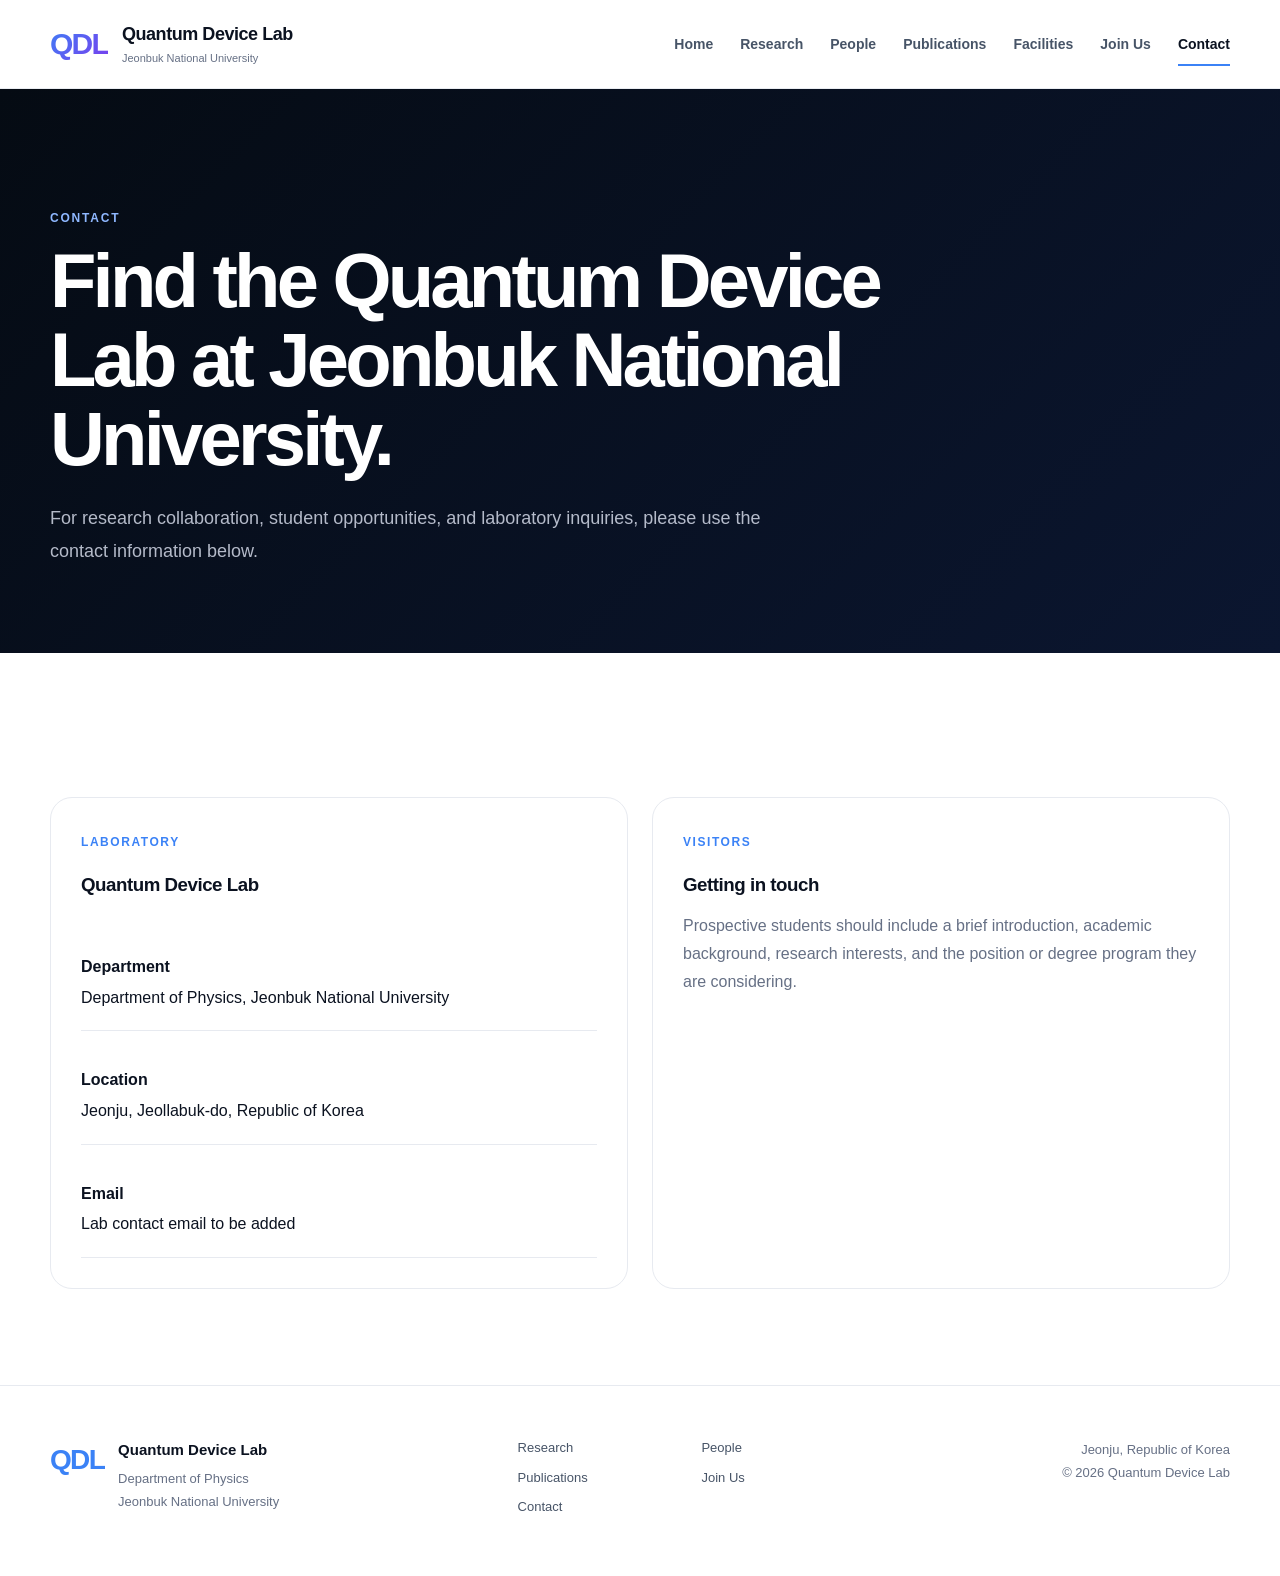
==== contact.html @ 195b45ea "Add contact page" ====
<!DOCTYPE html><html lang="en"><head><meta charset="UTF-8"><meta name="viewport" content="width=device-width,initial-scale=1"><title>Contact | Quantum Device Lab</title><link rel="stylesheet" href="style.css?v=5"><link rel="stylesheet" href="pages.css"></head><body><header class="site-header"><div class="container nav-wrap"><a class="brand" href="index.html"><span class="brand-mark">QDL</span><span class="brand-copy"><span class="brand-name">Quantum Device Lab</span><span class="brand-university">Jeonbuk National University</span></span></a><nav><a href="index.html">Home</a><a href="research.html">Research</a><a href="people.html">People</a><a href="publications.html">Publications</a><a href="facilities.html">Facilities</a><a href="join.html">Join Us</a><a class="active" href="contact.html">Contact</a></nav></div></header><main><section class="page-hero"><div class="container"><div class="section-label">Contact</div><h1>Find the Quantum Device Lab at Jeonbuk National University.</h1><p>For research collaboration, student opportunities, and laboratory inquiries, please use the contact information below.</p></div></section><section class="page-section"><div class="container"><div class="content-grid"><article class="content-card"><span class="tag">Laboratory</span><h3>Quantum Device Lab</h3><div class="info-list"><div class="info-row"><strong>Department</strong>Department of Physics, Jeonbuk National University</div><div class="info-row"><strong>Location</strong>Jeonju, Jeollabuk-do, Republic of Korea</div><div class="info-row"><strong>Email</strong>Lab contact email to be added</div></div></article><article class="content-card"><span class="tag">Visitors</span><h3>Getting in touch</h3><p>Prospective students should include a brief introduction, academic background, research interests, and the position or degree program they are considering.</p></article></div></div></section></main><footer><div class="container footer-grid"><div class="footer-brand"><div class="footer-mark">QDL</div><div><div class="footer-title">Quantum Device Lab</div><div class="footer-text">Department of Physics<br>Jeonbuk National University</div></div></div><div class="footer-links"><a href="research.html">Research</a><a href="people.html">People</a><a href="publications.html">Publications</a><a href="join.html">Join Us</a><a href="contact.html">Contact</a></div><div class="footer-right footer-text">Jeonju, Republic of Korea<br>© 2026 Quantum Device Lab</div></div></footer></body></html>
---- style.css ----
:root {
  --ink: #0b1220;
  --ink-2: #111827;
  --muted: #667085;
  --line: #e7eaf0;
  --soft: #f6f8fb;
  --accent: #3b82f6;
  --accent-2: #7c3aed;
  --navy: #07111f;
  --max-width: 1180px;
}

* {
  box-sizing: border-box;
  margin: 0;
  padding: 0;
}

html { scroll-behavior: smooth; }

body {
  font-family: -apple-system, BlinkMacSystemFont, "Segoe UI", Helvetica, Arial, sans-serif;
  color: var(--ink);
  background: #fff;
  line-height: 1.6;
  -webkit-font-smoothing: antialiased;
}

a { color: inherit; }

.container {
  width: calc(100% - 48px);
  max-width: var(--max-width);
  margin: 0 auto;
}

.site-header {
  position: sticky;
  top: 0;
  z-index: 50;
  border-bottom: 1px solid rgba(231,234,240,.9);
  background: rgba(255,255,255,.9);
  backdrop-filter: blur(18px);
}

.nav-wrap {
  min-height: 88px;
  display: flex;
  align-items: center;
  justify-content: space-between;
  gap: 30px;
}

.brand {
  display: flex;
  align-items: center;
  gap: 14px;
  text-decoration: none;
}

.brand-mark {
  font-size: 30px;
  font-weight: 800;
  letter-spacing: -0.06em;
  background: linear-gradient(135deg,var(--accent),var(--accent-2));
  -webkit-background-clip: text;
  background-clip: text;
  color: transparent;
}

.brand-copy { display: block; }
.brand-name {
  display: block;
  font-size: 18px;
  font-weight: 750;
  letter-spacing: -0.025em;
}
.brand-university {
  display: block;
  margin-top: 1px;
  color: var(--muted);
  font-size: 11px;
}

nav {
  display: flex;
  align-items: center;
  gap: 27px;
}

nav a {
  position: relative;
  text-decoration: none;
  color: #475467;
  font-size: 14px;
  font-weight: 550;
}

nav a::after {
  content: "";
  position: absolute;
  left: 0;
  bottom: -11px;
  width: 100%;
  height: 2px;
  transform: scaleX(0);
  transform-origin: left;
  background: var(--accent);
  transition: transform .22s ease;
}

nav a:hover,
nav a.active { color: var(--ink); }
nav a:hover::after,
nav a.active::after { transform: scaleX(1); }

.hero {
  position: relative;
  min-height: 720px;
  display: flex;
  flex-direction: column;
  justify-content: center;
  overflow: hidden;
  color: #fff;
  background:
    radial-gradient(circle at 72% 28%, rgba(59,130,246,.18), transparent 27%),
    radial-gradient(circle at 83% 56%, rgba(124,58,237,.12), transparent 24%),
    linear-gradient(135deg, #050b13 0%, #08111f 46%, #0b1630 100%);
}

.hero::before {
  content: "";
  position: absolute;
  inset: 0;
  background-image:
    linear-gradient(rgba(255,255,255,.028) 1px, transparent 1px),
    linear-gradient(90deg, rgba(255,255,255,.028) 1px, transparent 1px);
  background-size: 48px 48px;
  mask-image: linear-gradient(to bottom, #000 30%, transparent 92%);
}

.hero-grid {
  position: relative;
  z-index: 2;
  display: grid;
  grid-template-columns: 1.12fr .88fr;
  gap: 80px;
  align-items: center;
  padding: 110px 0 84px;
}

.hero-copy { max-width: 760px; }
.hero-kicker {
  margin-bottom: 22px;
  color: #8fb8ff;
  font-size: 12px;
  font-weight: 750;
  letter-spacing: .16em;
  text-transform: uppercase;
}

.hero h1 {
  max-width: 780px;
  font-size: clamp(48px, 6.4vw, 82px);
  line-height: 1.01;
  letter-spacing: -.055em;
  font-weight: 720;
}

.hero-description {
  max-width: 690px;
  margin-top: 30px;
  color: rgba(235,241,255,.78);
  font-size: 18px;
  line-height: 1.8;
}

.hero-actions {
  display: flex;
  flex-wrap: wrap;
  gap: 14px;
  margin-top: 38px;
}

.button {
  display: inline-flex;
  align-items: center;
  justify-content: center;
  min-height: 48px;
  padding: 0 20px;
  border-radius: 999px;
  font-size: 14px;
  font-weight: 650;
  text-decoration: none;
  transition: transform .2s ease, background .2s ease, border-color .2s ease;
}
.button:hover { transform: translateY(-2px); }
.button-primary { background: #fff; color: #08111f; }
.button-secondary {
  border: 1px solid rgba(255,255,255,.24);
  color: #fff;
  background: rgba(255,255,255,.04);
}

.device-visual {
  position: relative;
  height: 440px;
  border-radius: 32px;
  border: 1px solid rgba(255,255,255,.09);
  background:
    radial-gradient(circle at 50% 50%, rgba(77,136,255,.22), transparent 20%),
    linear-gradient(145deg, rgba(255,255,255,.045), rgba(255,255,255,.01));
  box-shadow: inset 0 1px 0 rgba(255,255,255,.06), 0 40px 90px rgba(0,0,0,.35);
  overflow: hidden;
}
.device-grid {
  position: absolute;
  inset: 0;
  background-image:
    linear-gradient(rgba(255,255,255,.035) 1px, transparent 1px),
    linear-gradient(90deg, rgba(255,255,255,.035) 1px, transparent 1px);
  background-size: 28px 28px;
}
.gate {
  position: absolute;
  background: linear-gradient(90deg, rgba(144,181,255,.25), rgba(255,255,255,.09));
  box-shadow: 0 0 24px rgba(59,130,246,.08);
}
.gate-top,.gate-bottom { width: 170px; height: 54px; left: calc(50% - 85px); }
.gate-left,.gate-right { width: 54px; height: 170px; top: calc(50% - 85px); }
.gate-top { top: 42px; }
.gate-bottom { bottom: 42px; }
.gate-left { left: 42px; }
.gate-right { right: 42px; }
.quantum-ring {
  position: absolute;
  border: 1px solid rgba(103,153,255,.62);
  border-radius: 50%;
  left: 50%; top: 50%;
  transform: translate(-50%,-50%);
}
.ring-one { width: 180px; height: 180px; }
.ring-two { width: 116px; height: 116px; border-color: rgba(166,122,255,.6); }
.quantum-dot {
  position: absolute;
  width: 18px; height: 18px;
  left: 50%; top: 50%;
  transform: translate(-50%,-50%);
  border-radius: 50%;
  background: #fff;
  box-shadow: 0 0 16px #78a7ff, 0 0 42px #6d5dfc, 0 0 82px rgba(59,130,246,.8);
}
.particle {
  position: absolute;
  width: 7px; height: 7px;
  border-radius: 50%;
  background: #8fb8ff;
  box-shadow: 0 0 18px currentColor;
}
.particle-a { left: 31%; top: 41%; }
.particle-b { right: 28%; top: 35%; color: #a67aff; }
.particle-c { right: 36%; bottom: 30%; }

.hero-foot {
  position: relative;
  z-index: 2;
  display: flex;
  align-items: center;
  gap: 18px;
  padding-bottom: 30px;
  color: rgba(255,255,255,.44);
  font-size: 12px;
}
.hero-foot-line { width: 38px; height: 1px; background: rgba(255,255,255,.18); }

.research { padding: 112px 0 124px; background: var(--soft); }
.section-intro {
  display: grid;
  grid-template-columns: 1fr 1fr;
  gap: 90px;
  align-items: end;
  margin-bottom: 62px;
}
.section-label {
  margin-bottom: 13px;
  color: var(--accent);
  font-size: 12px;
  font-weight: 750;
  letter-spacing: .15em;
  text-transform: uppercase;
}
.section-intro h2,
.lab-focus h2 {
  font-size: clamp(36px,4.2vw,58px);
  line-height: 1.08;
  letter-spacing: -.045em;
}
.section-intro > p {
  max-width: 540px;
  color: var(--muted);
  font-size: 17px;
  line-height: 1.8;
}

.research-grid {
  display: grid;
  grid-template-columns: repeat(2,1fr);
  gap: 22px;
}
.research-card {
  position: relative;
  min-height: 350px;
  padding: 28px 30px 30px;
  border: 1px solid var(--line);
  border-radius: 22px;
  background: #fff;
  overflow: hidden;
  transition: transform .25s ease, box-shadow .25s ease, border-color .25s ease;
}
.research-card:hover {
  transform: translateY(-5px);
  border-color: #cfd8eb;
  box-shadow: 0 20px 45px rgba(15,23,42,.08);
}
.card-topline {
  display: flex;
  justify-content: space-between;
  gap: 20px;
  color: #7b8494;
  font-size: 11px;
  font-weight: 650;
  letter-spacing: .1em;
  text-transform: uppercase;
}
.research-icon {
  position: relative;
  width: 88px;
  height: 88px;
  margin: 34px 0 24px;
}
.research-card h3 {
  margin-bottom: 11px;
  font-size: 25px;
  letter-spacing: -.025em;
}
.research-card p {
  max-width: 480px;
  color: var(--muted);
  font-size: 15px;
  line-height: 1.75;
}
.research-card > a {
  position: absolute;
  left: 30px;
  bottom: 28px;
  text-decoration: none;
  color: var(--ink);
  font-size: 13px;
  font-weight: 650;
}
.research-card > a span { color: var(--accent); }

.dots-icon i {
  position: absolute;
  width: 10px; height: 10px;
  border: 2px solid var(--accent);
  border-radius: 50%;
}
.dots-icon i:nth-child(1){left:8px;top:14px}.dots-icon i:nth-child(2){left:37px;top:8px}.dots-icon i:nth-child(3){left:62px;top:26px}.dots-icon i:nth-child(4){left:22px;top:49px}.dots-icon i:nth-child(5){left:54px;top:60px}
.correlation-icon::before,.correlation-icon::after,.correlation-icon i {
  content:"";position:absolute;width:12px;height:12px;border-radius:50%;background:var(--accent);box-shadow:0 0 0 7px rgba(59,130,246,.08)
}
.correlation-icon::before{left:8px;top:38px}.correlation-icon::after{right:8px;top:38px}.correlation-icon i:nth-child(1){left:38px;top:8px;background:var(--accent-2)}.correlation-icon i:nth-child(2){left:38px;bottom:8px}.correlation-icon i:nth-child(3){left:38px;top:38px;background:#fff;border:2px solid var(--accent)}
.correlation-icon { background: linear-gradient(30deg,transparent 49%,#d9e4f7 50%,transparent 51%),linear-gradient(-30deg,transparent 49%,#d9e4f7 50%,transparent 51%); }
.thermo-icon::before { content:"";position:absolute;left:36px;top:6px;width:16px;height:55px;border:3px solid var(--accent);border-radius:12px; }
.thermo-icon::after { content:"";position:absolute;left:29px;bottom:6px;width:30px;height:30px;border-radius:50%;border:3px solid var(--accent);background:#fff; }
.thermo-icon i { position:absolute;left:41px;top:28px;width:6px;height:43px;background:linear-gradient(var(--accent-2),var(--accent));border-radius:4px;z-index:2; }
.graphene-icon { background: radial-gradient(circle at 50% 50%, transparent 0 22px, #d8e2f3 23px 24px, transparent 25px); }
.graphene-icon i { position:absolute;width:10px;height:10px;border-radius:50%;background:var(--accent); }
.graphene-icon i:nth-child(1){left:39px;top:4px}.graphene-icon i:nth-child(2){right:10px;top:24px}.graphene-icon i:nth-child(3){right:10px;bottom:20px}.graphene-icon i:nth-child(4){left:39px;bottom:3px}.graphene-icon i:nth-child(5){left:8px;bottom:20px}.graphene-icon i:nth-child(6){left:8px;top:24px}

.lab-focus {
  padding: 106px 0;
  color: #fff;
  background: linear-gradient(135deg,#08111f,#0d1a33 60%,#101b39);
}
.focus-grid {
  display: grid;
  grid-template-columns: 1.05fr .95fr;
  gap: 90px;
  align-items: start;
}
.section-label-light { color:#8fb8ff; }
.focus-copy p {
  color: rgba(235,241,255,.72);
  font-size: 17px;
  line-height: 1.85;
}
.focus-links {
  display: flex;
  flex-direction: column;
  gap: 13px;
  margin-top: 31px;
}
.focus-links a {
  width: fit-content;
  text-decoration: none;
  color: #fff;
  font-size: 14px;
  font-weight: 650;
}
.focus-links a span { margin-left: 8px; color:#8fb8ff; }

footer { padding: 52px 0 58px; border-top:1px solid var(--line); }
.footer-grid {
  display:grid;
  grid-template-columns:1.2fr 1fr .9fr;
  gap:48px;
  align-items:start;
}
.footer-brand { display:flex; gap:14px; align-items:flex-start; }
.footer-mark { font-size:28px;font-weight:800;letter-spacing:-.06em;color:var(--accent); }
.footer-title { margin-bottom:5px;font-size:15px;font-weight:750; }
.footer-text { color:var(--muted);font-size:13px;line-height:1.8; }
.footer-links { display:grid;grid-template-columns:repeat(2,minmax(0,1fr));gap:9px 18px; }
.footer-links a { text-decoration:none;color:#475467;font-size:13px; }
.footer-links a:hover { color:var(--accent); }
.footer-right { text-align:right; }

@media (max-width: 980px) {
  .nav-wrap { align-items:flex-start; padding:18px 0; flex-direction:column; }
  nav { flex-wrap:wrap; gap:12px 20px; }
  nav a::after { bottom:-5px; }
  .hero-grid { grid-template-columns:1fr; gap:50px; padding-top:85px; }
  .device-visual { height:360px; max-width:680px; }
  .section-intro,.focus-grid { grid-template-columns:1fr; gap:28px; }
  .footer-grid { grid-template-columns:1fr 1fr; }
  .footer-right { text-align:left; }
}

@media (max-width: 720px) {
  .container { width:calc(100% - 34px); }
  .brand-mark { font-size:26px; }
  .brand-name { font-size:16px; }
  .hero { min-height:auto; }
  .hero-grid { padding:72px 0 56px; }
  .hero h1 { font-size:45px; }
  .hero-description { font-size:16px; }
  .device-visual { height:300px; border-radius:24px; }
  .gate-top,.gate-bottom { width:130px;height:44px;left:calc(50% - 65px); }
  .gate-left,.gate-right { width:44px;height:130px;top:calc(50% - 65px); }
  .research { padding:82px 0 90px; }
  .section-intro { margin-bottom:42px; }
  .research-grid { grid-template-columns:1fr; }
  .research-card { min-height:340px; }
  .lab-focus { padding:80px 0; }
  .footer-grid { grid-template-columns:1fr; }
  .footer-links { grid-template-columns:1fr 1fr; }
}
---- pages.css ----
.page-hero{padding:120px 0 86px;background:linear-gradient(135deg,#050b13,#0b1630);color:#fff}.page-hero .section-label{color:#8fb8ff}.page-hero h1{max-width:900px;font-size:clamp(46px,6vw,76px);line-height:1.04;letter-spacing:-.05em}.page-hero p{max-width:760px;margin-top:24px;color:rgba(235,241,255,.76);font-size:18px;line-height:1.8}.page-section{padding:96px 0}.page-section.soft{background:var(--soft)}.page-title{font-size:clamp(32px,4vw,50px);letter-spacing:-.04em;line-height:1.1;margin-bottom:18px}.page-lead{max-width:760px;color:var(--muted);font-size:17px;line-height:1.8}.content-grid{display:grid;grid-template-columns:repeat(2,1fr);gap:24px;margin-top:48px}.content-card{padding:30px;border:1px solid var(--line);border-radius:22px;background:#fff}.content-card h2,.content-card h3{margin-bottom:12px;letter-spacing:-.025em}.content-card p{color:var(--muted);line-height:1.75}.tag{display:inline-block;margin-bottom:18px;color:var(--accent);font-size:12px;font-weight:750;letter-spacing:.13em;text-transform:uppercase}.people-grid{display:grid;grid-template-columns:repeat(3,1fr);gap:24px;margin-top:48px}.person-card{padding:26px;border:1px solid var(--line);border-radius:22px;background:#fff}.person-photo{aspect-ratio:4/3;border-radius:16px;background:linear-gradient(135deg,#e9eef8,#f8f9fc);margin-bottom:22px}.person-card h3{font-size:22px;margin-bottom:4px}.person-role{color:var(--accent);font-size:13px;font-weight:650;margin-bottom:12px}.person-card p{color:var(--muted)}.publication-list{margin-top:42px;border-top:1px solid var(--line)}.publication-item{display:grid;grid-template-columns:90px 1fr;gap:28px;padding:28px 0;border-bottom:1px solid var(--line)}.publication-year{color:var(--accent);font-size:14px;font-weight:750}.publication-item h3{font-size:20px;line-height:1.4;margin-bottom:8px}.publication-meta{color:var(--muted);line-height:1.7}.info-list{display:grid;gap:16px;margin-top:34px}.info-row{padding:20px 0;border-bottom:1px solid var(--line)}.info-row strong{display:block;margin-bottom:5px}.cta-box{padding:48px;border-radius:26px;color:#fff;background:linear-gradient(135deg,#08111f,#142246)}.cta-box h2{font-size:clamp(32px,4vw,48px);letter-spacing:-.04em}.cta-box p{max-width:720px;margin:18px 0 26px;color:rgba(255,255,255,.74)}@media(max-width:900px){.content-grid,.people-grid{grid-template-columns:1fr}.publication-item{grid-template-columns:1fr;gap:8px}.page-hero{padding:90px 0 70px}}
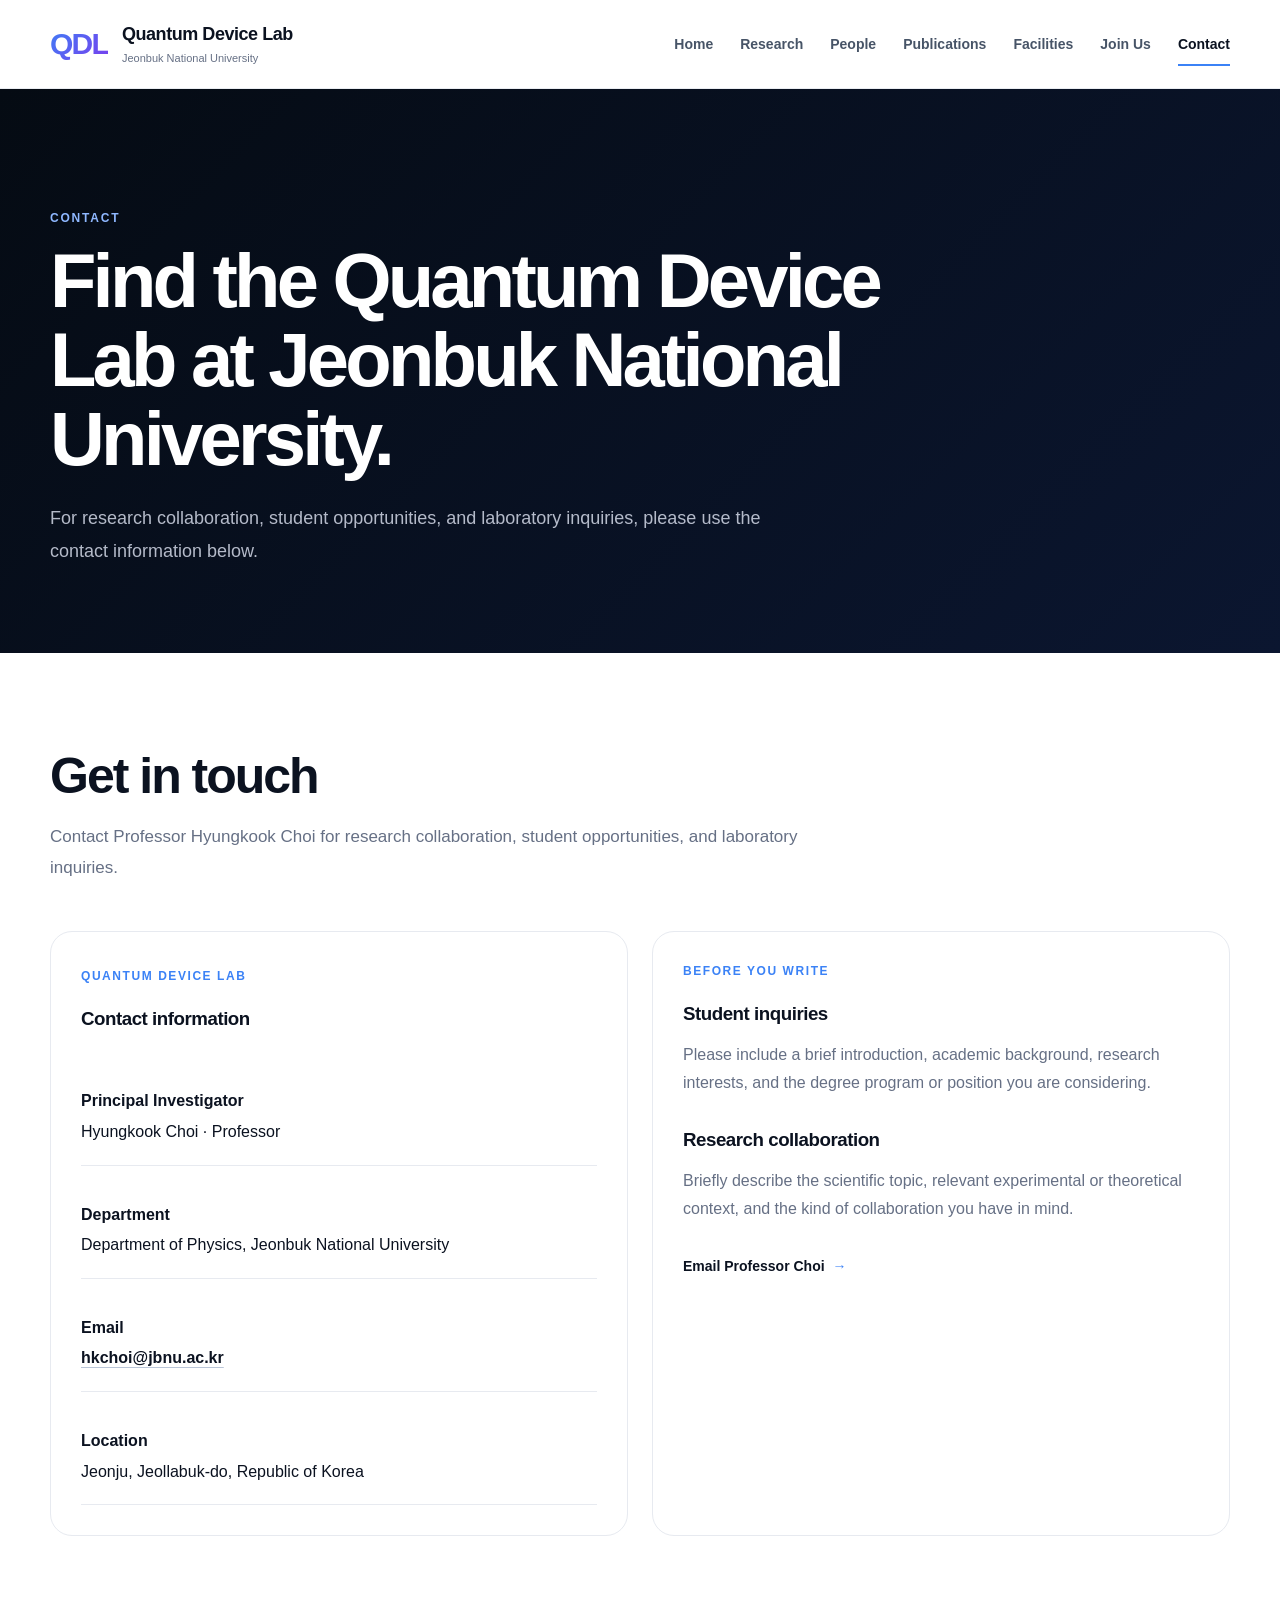
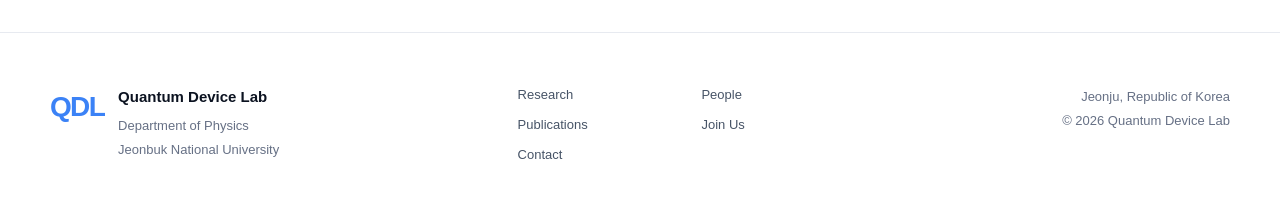
==== commit 31bb9e76: "Complete contact and join pages" ====
--- a/contact.html
+++ b/contact.html
@@ -1 +1 @@
-<!DOCTYPE html><html lang="en"><head><meta charset="UTF-8"><meta name="viewport" content="width=device-width,initial-scale=1"><title>Contact | Quantum Device Lab</title><link rel="stylesheet" href="style.css?v=5"><link rel="stylesheet" href="pages.css"></head><body><header class="site-header"><div class="container nav-wrap"><a class="brand" href="index.html"><span class="brand-mark">QDL</span><span class="brand-copy"><span class="brand-name">Quantum Device Lab</span><span class="brand-university">Jeonbuk National University</span></span></a><nav><a href="index.html">Home</a><a href="research.html">Research</a><a href="people.html">People</a><a href="publications.html">Publications</a><a href="facilities.html">Facilities</a><a href="join.html">Join Us</a><a class="active" href="contact.html">Contact</a></nav></div></header><main><section class="page-hero"><div class="container"><div class="section-label">Contact</div><h1>Find the Quantum Device Lab at Jeonbuk National University.</h1><p>For research collaboration, student opportunities, and laboratory inquiries, please use the contact information below.</p></div></section><section class="page-section"><div class="container"><div class="content-grid"><article class="content-card"><span class="tag">Laboratory</span><h3>Quantum Device Lab</h3><div class="info-list"><div class="info-row"><strong>Department</strong>Department of Physics, Jeonbuk National University</div><div class="info-row"><strong>Location</strong>Jeonju, Jeollabuk-do, Republic of Korea</div><div class="info-row"><strong>Email</strong>Lab contact email to be added</div></div></article><article class="content-card"><span class="tag">Visitors</span><h3>Getting in touch</h3><p>Prospective students should include a brief introduction, academic background, research interests, and the position or degree program they are considering.</p></article></div></div></section></main><footer><div class="container footer-grid"><div class="footer-brand"><div class="footer-mark">QDL</div><div><div class="footer-title">Quantum Device Lab</div><div class="footer-text">Department of Physics<br>Jeonbuk National University</div></div></div><div class="footer-links"><a href="research.html">Research</a><a href="people.html">People</a><a href="publications.html">Publications</a><a href="join.html">Join Us</a><a href="contact.html">Contact</a></div><div class="footer-right footer-text">Jeonju, Republic of Korea<br>© 2026 Quantum Device Lab</div></div></footer></body></html>+<!DOCTYPE html><html lang="en"><head><meta charset="UTF-8"><meta name="viewport" content="width=device-width,initial-scale=1"><title>Contact | Quantum Device Lab</title><link rel="stylesheet" href="style.css?v=5"><link rel="stylesheet" href="pages.css?v=6"></head><body><header class="site-header"><div class="container nav-wrap"><a class="brand" href="index.html"><span class="brand-mark">QDL</span><span class="brand-copy"><span class="brand-name">Quantum Device Lab</span><span class="brand-university">Jeonbuk National University</span></span></a><nav><a href="index.html">Home</a><a href="research.html">Research</a><a href="people.html">People</a><a href="publications.html">Publications</a><a href="facilities.html">Facilities</a><a href="join.html">Join Us</a><a class="active" href="contact.html">Contact</a></nav></div></header><main><section class="page-hero"><div class="container"><div class="section-label">Contact</div><h1>Find the Quantum Device Lab at Jeonbuk National University.</h1><p>For research collaboration, student opportunities, and laboratory inquiries, please use the contact information below.</p></div></section><section class="page-section"><div class="container"><h2 class="page-title">Get in touch</h2><p class="page-lead">Contact Professor Hyungkook Choi for research collaboration, student opportunities, and laboratory inquiries.</p><div class="content-grid contact-grid"><article class="content-card"><span class="tag">Quantum Device Lab</span><h3>Contact information</h3><div class="info-list"><div class="info-row"><strong>Principal Investigator</strong>Hyungkook Choi · Professor</div><div class="info-row"><strong>Department</strong>Department of Physics, Jeonbuk National University</div><div class="info-row"><strong>Email</strong><a class="contact-link" href="mailto:hkchoi@jbnu.ac.kr">hkchoi@jbnu.ac.kr</a></div><div class="info-row"><strong>Location</strong>Jeonju, Jeollabuk-do, Republic of Korea</div></div></article><article class="content-card contact-guide"><span class="tag">Before you write</span><h3>Student inquiries</h3><p>Please include a brief introduction, academic background, research interests, and the degree program or position you are considering.</p><h3>Research collaboration</h3><p>Briefly describe the scientific topic, relevant experimental or theoretical context, and the kind of collaboration you have in mind.</p><a class="contact-cta" href="mailto:hkchoi@jbnu.ac.kr">Email Professor Choi <span>→</span></a></article></div></div></section></main><footer><div class="container footer-grid"><div class="footer-brand"><div class="footer-mark">QDL</div><div><div class="footer-title">Quantum Device Lab</div><div class="footer-text">Department of Physics<br>Jeonbuk National University</div></div></div><div class="footer-links"><a href="research.html">Research</a><a href="people.html">People</a><a href="publications.html">Publications</a><a href="join.html">Join Us</a><a href="contact.html">Contact</a></div><div class="footer-right footer-text">Jeonju, Republic of Korea<br>© 2026 Quantum Device Lab</div></div></footer></body></html>
--- a/pages.css
+++ b/pages.css
@@ -1 +1,10 @@
-.page-hero{padding:120px 0 86px;background:linear-gradient(135deg,#050b13,#0b1630);color:#fff}.page-hero .section-label{color:#8fb8ff}.page-hero h1{max-width:900px;font-size:clamp(46px,6vw,76px);line-height:1.04;letter-spacing:-.05em}.page-hero p{max-width:760px;margin-top:24px;color:rgba(235,241,255,.76);font-size:18px;line-height:1.8}.page-section{padding:96px 0}.page-section.soft{background:var(--soft)}.page-title{font-size:clamp(32px,4vw,50px);letter-spacing:-.04em;line-height:1.1;margin-bottom:18px}.page-lead{max-width:760px;color:var(--muted);font-size:17px;line-height:1.8}.content-grid{display:grid;grid-template-columns:repeat(2,1fr);gap:24px;margin-top:48px}.content-card{padding:30px;border:1px solid var(--line);border-radius:22px;background:#fff}.content-card h2,.content-card h3{margin-bottom:12px;letter-spacing:-.025em}.content-card p{color:var(--muted);line-height:1.75}.tag{display:inline-block;margin-bottom:18px;color:var(--accent);font-size:12px;font-weight:750;letter-spacing:.13em;text-transform:uppercase}.people-grid{display:grid;grid-template-columns:repeat(3,1fr);gap:24px;margin-top:48px}.person-card{padding:26px;border:1px solid var(--line);border-radius:22px;background:#fff}.person-photo{aspect-ratio:4/3;border-radius:16px;background:linear-gradient(135deg,#e9eef8,#f8f9fc);margin-bottom:22px}.person-card h3{font-size:22px;margin-bottom:4px}.person-role{color:var(--accent);font-size:13px;font-weight:650;margin-bottom:12px}.person-card p{color:var(--muted)}.publication-list{margin-top:42px;border-top:1px solid var(--line)}.publication-item{display:grid;grid-template-columns:90px 1fr;gap:28px;padding:28px 0;border-bottom:1px solid var(--line)}.publication-year{color:var(--accent);font-size:14px;font-weight:750}.publication-item h3{font-size:20px;line-height:1.4;margin-bottom:8px}.publication-meta{color:var(--muted);line-height:1.7}.info-list{display:grid;gap:16px;margin-top:34px}.info-row{padding:20px 0;border-bottom:1px solid var(--line)}.info-row strong{display:block;margin-bottom:5px}.cta-box{padding:48px;border-radius:26px;color:#fff;background:linear-gradient(135deg,#08111f,#142246)}.cta-box h2{font-size:clamp(32px,4vw,48px);letter-spacing:-.04em}.cta-box p{max-width:720px;margin:18px 0 26px;color:rgba(255,255,255,.74)}@media(max-width:900px){.content-grid,.people-grid{grid-template-columns:1fr}.publication-item{grid-template-columns:1fr;gap:8px}.page-hero{padding:90px 0 70px}}+.page-hero{padding:120px 0 86px;background:linear-gradient(135deg,#050b13,#0b1630);color:#fff}.page-hero .section-label{color:#8fb8ff}.page-hero h1{max-width:900px;font-size:clamp(46px,6vw,76px);line-height:1.04;letter-spacing:-.05em}.page-hero p{max-width:760px;margin-top:24px;color:rgba(235,241,255,.76);font-size:18px;line-height:1.8}.page-section{padding:96px 0}.page-section.soft{background:var(--soft)}.page-title{font-size:clamp(32px,4vw,50px);letter-spacing:-.04em;line-height:1.1;margin-bottom:18px}.page-lead{max-width:760px;color:var(--muted);font-size:17px;line-height:1.8}.content-grid{display:grid;grid-template-columns:repeat(2,1fr);gap:24px;margin-top:48px}.content-card{padding:30px;border:1px solid var(--line);border-radius:22px;background:#fff}.content-card h2,.content-card h3{margin-bottom:12px;letter-spacing:-.025em}.content-card p{color:var(--muted);line-height:1.75}.tag{display:inline-block;margin-bottom:18px;color:var(--accent);font-size:12px;font-weight:750;letter-spacing:.13em;text-transform:uppercase}.member-group{margin-top:72px}.member-group-heading{display:flex;align-items:baseline;gap:18px;padding-bottom:15px;margin-bottom:28px;border-bottom:1px solid var(--line)}.member-group-heading h2{font-size:27px;letter-spacing:-.03em}.member-group-index{color:var(--accent);font-size:12px;font-weight:800;letter-spacing:.12em}.people-grid{display:grid;grid-template-columns:repeat(3,1fr);gap:24px}.people-grid-single{grid-template-columns:minmax(0,420px)}.person-card{padding:26px;border:1px solid var(--line);border-radius:22px;background:#fff;transition:transform .22s ease,box-shadow .22s ease,border-color .22s ease}.person-card:hover{transform:translateY(-4px);border-color:#cfd8eb;box-shadow:0 18px 38px rgba(15,23,42,.07)}.person-card-featured{padding:30px}.person-photo{position:relative;display:flex;align-items:center;justify-content:center;aspect-ratio:4/5;border-radius:16px;background:linear-gradient(135deg,#e8eef9,#f9fafc);margin-bottom:22px;overflow:hidden}.person-photo::before{content:"";position:absolute;width:120px;height:120px;border-radius:50%;background:radial-gradient(circle,rgba(59,130,246,.12),transparent 66%)}.person-photo img{position:relative;z-index:2;width:100%;height:100%;display:block;object-fit:cover;object-position:center top}.person-photo span{position:relative;z-index:1;color:#8492a8;font-size:12px;font-weight:800;letter-spacing:.16em;text-transform:uppercase}.person-card h3{font-size:22px;margin-bottom:4px;letter-spacing:-.02em}.person-role{color:var(--accent);font-size:13px;font-weight:650;margin-bottom:12px}.person-card p{color:var(--muted);line-height:1.7}.alumni-list{display:grid;gap:0;border-top:1px solid var(--line)}.alumni-row{display:grid;grid-template-columns:minmax(180px,.7fr) 1.3fr;gap:28px;align-items:center;padding:22px 4px;border-bottom:1px solid var(--line)}.alumni-row h3{font-size:18px;letter-spacing:-.02em}.alumni-affiliation{color:#475467;font-size:14px}.alumni-affiliation span{display:block;margin-bottom:3px;color:#98a2b3;font-size:10px;font-weight:750;letter-spacing:.1em;text-transform:uppercase}/* Publications */
+.publication-list{margin-top:58px;border-top:0;display:grid;gap:14px}.publication-item{position:relative;display:grid;grid-template-columns:112px 1fr;gap:30px;padding:25px 28px;border:1px solid var(--line);border-radius:18px;background:#fff;transition:transform .2s ease,border-color .2s ease,box-shadow .2s ease}.publication-item:hover{transform:translateY(-2px);border-color:#d0d9e8;box-shadow:0 12px 28px rgba(15,23,42,.055)}.publication-year{padding-top:3px;color:#7c8ba1;font-size:12px;font-weight:750;letter-spacing:.03em}.publication-item h3{font-size:19px;line-height:1.45;margin-bottom:9px;letter-spacing:-.015em}.publication-meta{color:var(--muted);font-size:14px;line-height:1.75}.publication-meta strong{color:#344054;font-weight:680}
+
+.publication-item:nth-child(1),.publication-item:nth-child(10),.publication-item:nth-child(11),.publication-item:nth-child(13),.publication-item:nth-child(14),.publication-item:nth-child(15),.publication-item:nth-child(21),.publication-item:nth-child(24),.publication-item:nth-child(26),.publication-item:nth-child(27),.publication-item:nth-child(29),.publication-item:nth-child(30),.publication-item:nth-child(32),.publication-item:nth-child(33),.publication-item:nth-child(34),.publication-item:nth-child(35),.publication-item:nth-child(37),.publication-item:nth-child(38),.publication-item:nth-child(45),.publication-item:nth-child(49){margin-top:74px}
+.publication-item:nth-child(1){margin-top:36px}
+
+.publication-item:nth-child(1)::before,.publication-item:nth-child(10)::before,.publication-item:nth-child(11)::before,.publication-item:nth-child(13)::before,.publication-item:nth-child(14)::before,.publication-item:nth-child(15)::before,.publication-item:nth-child(21)::before,.publication-item:nth-child(24)::before,.publication-item:nth-child(26)::before,.publication-item:nth-child(27)::before,.publication-item:nth-child(29)::before,.publication-item:nth-child(30)::before,.publication-item:nth-child(32)::before,.publication-item:nth-child(33)::before,.publication-item:nth-child(34)::before,.publication-item:nth-child(35)::before,.publication-item:nth-child(37)::before,.publication-item:nth-child(38)::before,.publication-item:nth-child(45)::before,.publication-item:nth-child(49)::before{position:absolute;left:0;top:-56px;color:var(--ink);font-size:32px;font-weight:760;letter-spacing:-.045em;line-height:1}
+.publication-item:nth-child(1)::before{content:"2025"}.publication-item:nth-child(10)::before{content:"2024"}.publication-item:nth-child(11)::before{content:"2023"}.publication-item:nth-child(13)::before{content:"2022"}.publication-item:nth-child(14)::before{content:"2021"}.publication-item:nth-child(15)::before{content:"2020"}.publication-item:nth-child(21)::before{content:"2019"}.publication-item:nth-child(24)::before{content:"2018"}.publication-item:nth-child(26)::before{content:"2017"}.publication-item:nth-child(27)::before{content:"2016"}.publication-item:nth-child(29)::before{content:"2015"}.publication-item:nth-child(30)::before{content:"2014"}.publication-item:nth-child(32)::before{content:"2013"}.publication-item:nth-child(33)::before{content:"2012"}.publication-item:nth-child(34)::before{content:"2011"}.publication-item:nth-child(35)::before{content:"2009"}.publication-item:nth-child(37)::before{content:"2008"}.publication-item:nth-child(38)::before{content:"2007"}.publication-item:nth-child(45)::before{content:"2006"}.publication-item:nth-child(49)::before{content:"2005"}
+
+.info-list{display:grid;gap:16px;margin-top:34px}.info-row{padding:20px 0;border-bottom:1px solid var(--line)}.info-row strong{display:block;margin-bottom:5px}.cta-box{padding:48px;border-radius:26px;color:#fff;background:linear-gradient(135deg,#08111f,#142246)}.cta-box h2{font-size:clamp(32px,4vw,48px);letter-spacing:-.04em}.cta-box p{max-width:720px;margin:18px 0 26px;color:rgba(255,255,255,.74)}.contact-grid{align-items:start}.contact-link{color:var(--ink);font-weight:650;text-decoration-color:#b9c5d8;text-underline-offset:4px}.contact-link:hover{color:var(--accent)}.contact-guide{display:flex;flex-direction:column;min-height:100%}.contact-guide h3:not(:first-of-type){margin-top:28px}.contact-cta{display:inline-flex;align-items:center;gap:8px;width:fit-content;margin-top:32px;color:var(--ink);font-size:14px;font-weight:700;text-decoration:none}.contact-cta span{color:var(--accent)}.contact-cta:hover{color:var(--accent)}@media(max-width:900px){.content-grid,.people-grid,.people-grid-single{grid-template-columns:1fr}.publication-item{grid-template-columns:1fr;gap:8px}.alumni-row{grid-template-columns:1fr;gap:6px}.page-hero{padding:90px 0 70px}.member-group{margin-top:56px}}
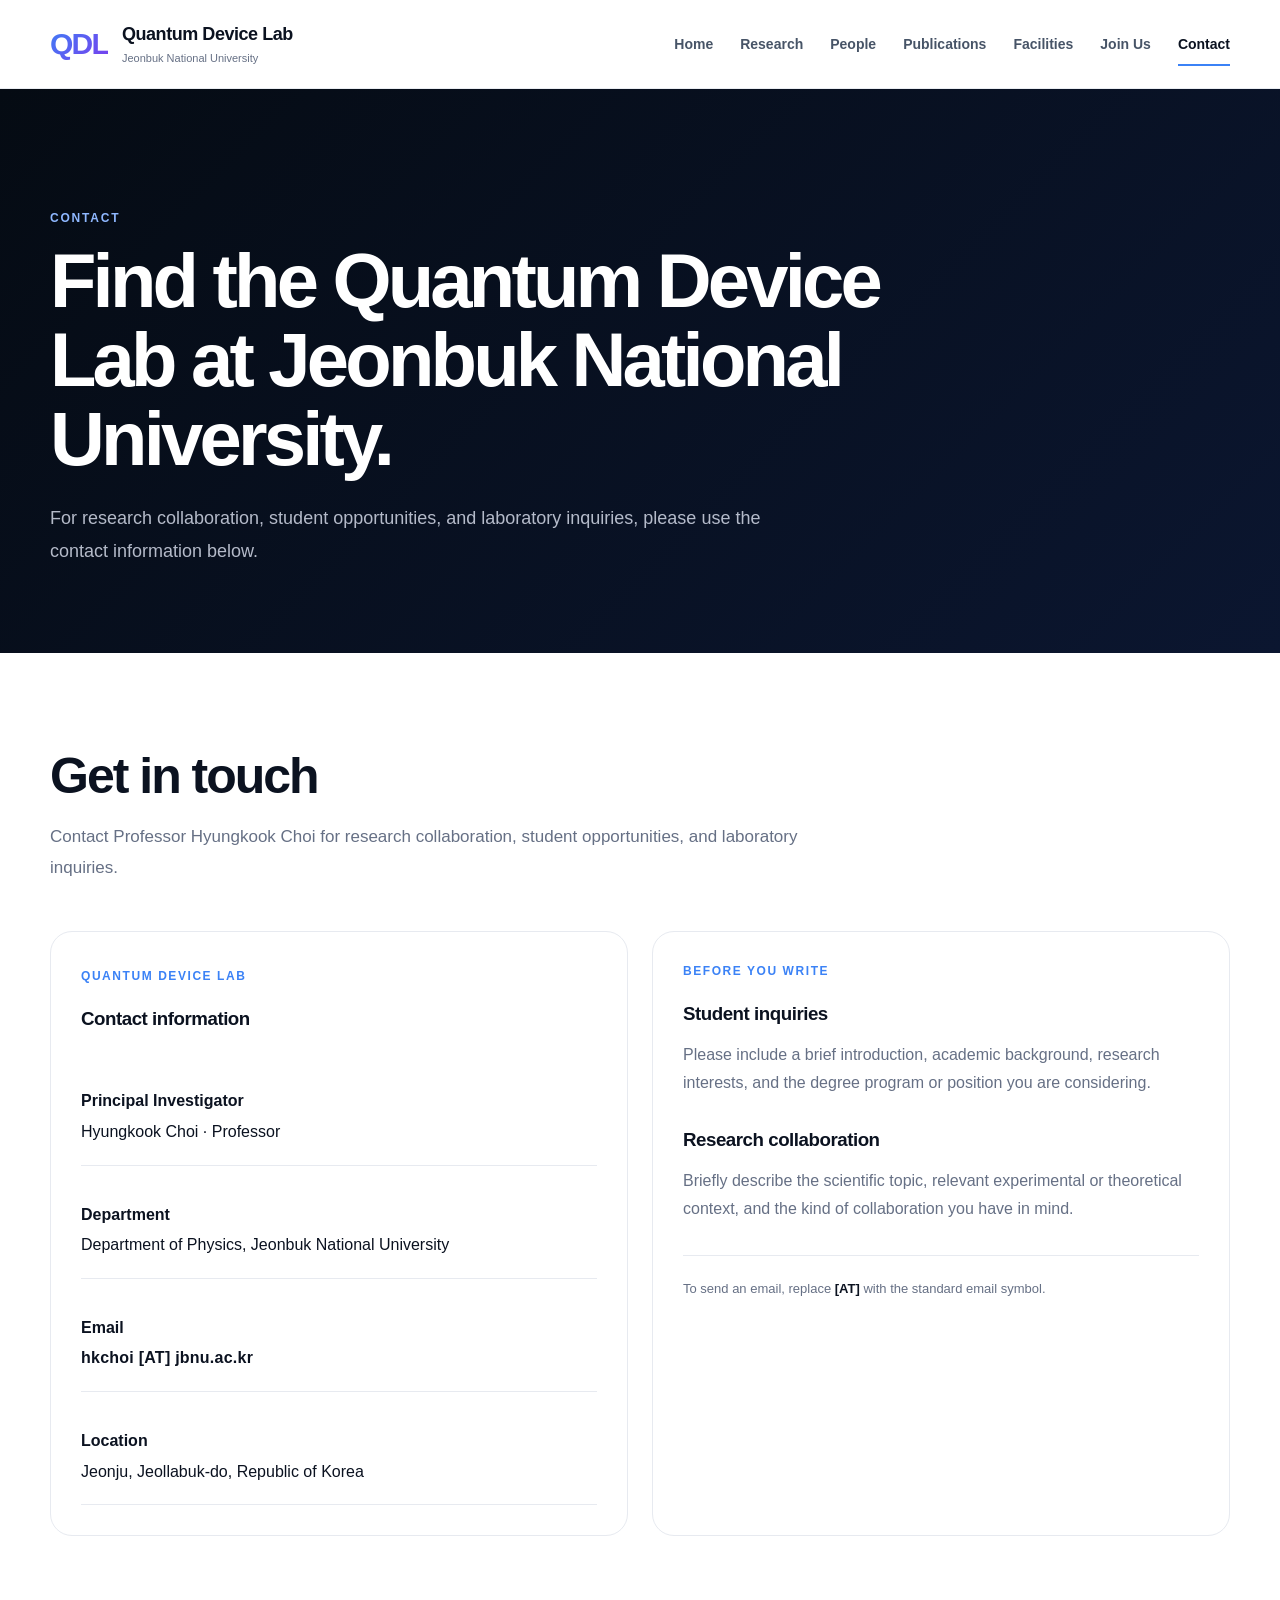
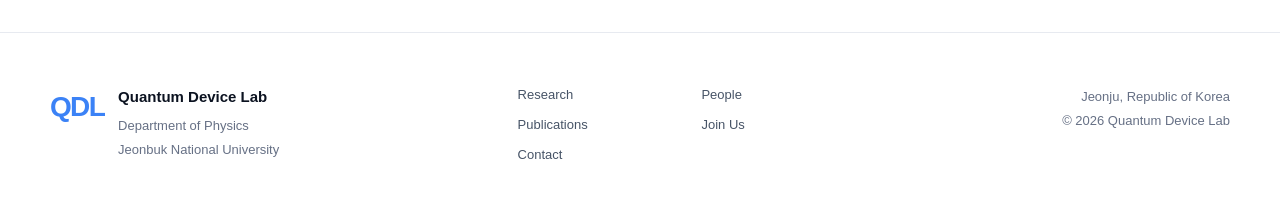
==== commit dfc306d6: "Obfuscate public contact email" ====
--- a/contact.html
+++ b/contact.html
@@ -1 +1 @@
-<!DOCTYPE html><html lang="en"><head><meta charset="UTF-8"><meta name="viewport" content="width=device-width,initial-scale=1"><title>Contact | Quantum Device Lab</title><link rel="stylesheet" href="style.css?v=5"><link rel="stylesheet" href="pages.css?v=6"></head><body><header class="site-header"><div class="container nav-wrap"><a class="brand" href="index.html"><span class="brand-mark">QDL</span><span class="brand-copy"><span class="brand-name">Quantum Device Lab</span><span class="brand-university">Jeonbuk National University</span></span></a><nav><a href="index.html">Home</a><a href="research.html">Research</a><a href="people.html">People</a><a href="publications.html">Publications</a><a href="facilities.html">Facilities</a><a href="join.html">Join Us</a><a class="active" href="contact.html">Contact</a></nav></div></header><main><section class="page-hero"><div class="container"><div class="section-label">Contact</div><h1>Find the Quantum Device Lab at Jeonbuk National University.</h1><p>For research collaboration, student opportunities, and laboratory inquiries, please use the contact information below.</p></div></section><section class="page-section"><div class="container"><h2 class="page-title">Get in touch</h2><p class="page-lead">Contact Professor Hyungkook Choi for research collaboration, student opportunities, and laboratory inquiries.</p><div class="content-grid contact-grid"><article class="content-card"><span class="tag">Quantum Device Lab</span><h3>Contact information</h3><div class="info-list"><div class="info-row"><strong>Principal Investigator</strong>Hyungkook Choi · Professor</div><div class="info-row"><strong>Department</strong>Department of Physics, Jeonbuk National University</div><div class="info-row"><strong>Email</strong><a class="contact-link" href="mailto:hkchoi@jbnu.ac.kr">hkchoi@jbnu.ac.kr</a></div><div class="info-row"><strong>Location</strong>Jeonju, Jeollabuk-do, Republic of Korea</div></div></article><article class="content-card contact-guide"><span class="tag">Before you write</span><h3>Student inquiries</h3><p>Please include a brief introduction, academic background, research interests, and the degree program or position you are considering.</p><h3>Research collaboration</h3><p>Briefly describe the scientific topic, relevant experimental or theoretical context, and the kind of collaboration you have in mind.</p><a class="contact-cta" href="mailto:hkchoi@jbnu.ac.kr">Email Professor Choi <span>→</span></a></article></div></div></section></main><footer><div class="container footer-grid"><div class="footer-brand"><div class="footer-mark">QDL</div><div><div class="footer-title">Quantum Device Lab</div><div class="footer-text">Department of Physics<br>Jeonbuk National University</div></div></div><div class="footer-links"><a href="research.html">Research</a><a href="people.html">People</a><a href="publications.html">Publications</a><a href="join.html">Join Us</a><a href="contact.html">Contact</a></div><div class="footer-right footer-text">Jeonju, Republic of Korea<br>© 2026 Quantum Device Lab</div></div></footer></body></html>
+<!DOCTYPE html><html lang="en"><head><meta charset="UTF-8"><meta name="viewport" content="width=device-width,initial-scale=1"><title>Contact | Quantum Device Lab</title><link rel="stylesheet" href="style.css?v=5"><link rel="stylesheet" href="pages.css?v=6"></head><body><header class="site-header"><div class="container nav-wrap"><a class="brand" href="index.html"><span class="brand-mark">QDL</span><span class="brand-copy"><span class="brand-name">Quantum Device Lab</span><span class="brand-university">Jeonbuk National University</span></span></a><nav><a href="index.html">Home</a><a href="research.html">Research</a><a href="people.html">People</a><a href="publications.html">Publications</a><a href="facilities.html">Facilities</a><a href="join.html">Join Us</a><a class="active" href="contact.html">Contact</a></nav></div></header><main><section class="page-hero"><div class="container"><div class="section-label">Contact</div><h1>Find the Quantum Device Lab at Jeonbuk National University.</h1><p>For research collaboration, student opportunities, and laboratory inquiries, please use the contact information below.</p></div></section><section class="page-section"><div class="container"><h2 class="page-title">Get in touch</h2><p class="page-lead">Contact Professor Hyungkook Choi for research collaboration, student opportunities, and laboratory inquiries.</p><div class="content-grid contact-grid"><article class="content-card"><span class="tag">Quantum Device Lab</span><h3>Contact information</h3><div class="info-list"><div class="info-row"><strong>Principal Investigator</strong>Hyungkook Choi · Professor</div><div class="info-row"><strong>Department</strong>Department of Physics, Jeonbuk National University</div><div class="info-row"><strong>Email</strong><span class="contact-email">hkchoi [AT] jbnu.ac.kr</span></div><div class="info-row"><strong>Location</strong>Jeonju, Jeollabuk-do, Republic of Korea</div></div></article><article class="content-card contact-guide"><span class="tag">Before you write</span><h3>Student inquiries</h3><p>Please include a brief introduction, academic background, research interests, and the degree program or position you are considering.</p><h3>Research collaboration</h3><p>Briefly describe the scientific topic, relevant experimental or theoretical context, and the kind of collaboration you have in mind.</p><p class="contact-note">To send an email, replace <strong>[AT]</strong> with the standard email symbol.</p></article></div></div></section></main><footer><div class="container footer-grid"><div class="footer-brand"><div class="footer-mark">QDL</div><div><div class="footer-title">Quantum Device Lab</div><div class="footer-text">Department of Physics<br>Jeonbuk National University</div></div></div><div class="footer-links"><a href="research.html">Research</a><a href="people.html">People</a><a href="publications.html">Publications</a><a href="join.html">Join Us</a><a href="contact.html">Contact</a></div><div class="footer-right footer-text">Jeonju, Republic of Korea<br>© 2026 Quantum Device Lab</div></div></footer></body></html>
--- a/pages.css
+++ b/pages.css
@@ -7,4 +7,4 @@
 .publication-item:nth-child(1)::before,.publication-item:nth-child(10)::before,.publication-item:nth-child(11)::before,.publication-item:nth-child(13)::before,.publication-item:nth-child(14)::before,.publication-item:nth-child(15)::before,.publication-item:nth-child(21)::before,.publication-item:nth-child(24)::before,.publication-item:nth-child(26)::before,.publication-item:nth-child(27)::before,.publication-item:nth-child(29)::before,.publication-item:nth-child(30)::before,.publication-item:nth-child(32)::before,.publication-item:nth-child(33)::before,.publication-item:nth-child(34)::before,.publication-item:nth-child(35)::before,.publication-item:nth-child(37)::before,.publication-item:nth-child(38)::before,.publication-item:nth-child(45)::before,.publication-item:nth-child(49)::before{position:absolute;left:0;top:-56px;color:var(--ink);font-size:32px;font-weight:760;letter-spacing:-.045em;line-height:1}
 .publication-item:nth-child(1)::before{content:"2025"}.publication-item:nth-child(10)::before{content:"2024"}.publication-item:nth-child(11)::before{content:"2023"}.publication-item:nth-child(13)::before{content:"2022"}.publication-item:nth-child(14)::before{content:"2021"}.publication-item:nth-child(15)::before{content:"2020"}.publication-item:nth-child(21)::before{content:"2019"}.publication-item:nth-child(24)::before{content:"2018"}.publication-item:nth-child(26)::before{content:"2017"}.publication-item:nth-child(27)::before{content:"2016"}.publication-item:nth-child(29)::before{content:"2015"}.publication-item:nth-child(30)::before{content:"2014"}.publication-item:nth-child(32)::before{content:"2013"}.publication-item:nth-child(33)::before{content:"2012"}.publication-item:nth-child(34)::before{content:"2011"}.publication-item:nth-child(35)::before{content:"2009"}.publication-item:nth-child(37)::before{content:"2008"}.publication-item:nth-child(38)::before{content:"2007"}.publication-item:nth-child(45)::before{content:"2006"}.publication-item:nth-child(49)::before{content:"2005"}
 
-.info-list{display:grid;gap:16px;margin-top:34px}.info-row{padding:20px 0;border-bottom:1px solid var(--line)}.info-row strong{display:block;margin-bottom:5px}.cta-box{padding:48px;border-radius:26px;color:#fff;background:linear-gradient(135deg,#08111f,#142246)}.cta-box h2{font-size:clamp(32px,4vw,48px);letter-spacing:-.04em}.cta-box p{max-width:720px;margin:18px 0 26px;color:rgba(255,255,255,.74)}.contact-grid{align-items:start}.contact-link{color:var(--ink);font-weight:650;text-decoration-color:#b9c5d8;text-underline-offset:4px}.contact-link:hover{color:var(--accent)}.contact-guide{display:flex;flex-direction:column;min-height:100%}.contact-guide h3:not(:first-of-type){margin-top:28px}.contact-cta{display:inline-flex;align-items:center;gap:8px;width:fit-content;margin-top:32px;color:var(--ink);font-size:14px;font-weight:700;text-decoration:none}.contact-cta span{color:var(--accent)}.contact-cta:hover{color:var(--accent)}@media(max-width:900px){.content-grid,.people-grid,.people-grid-single{grid-template-columns:1fr}.publication-item{grid-template-columns:1fr;gap:8px}.alumni-row{grid-template-columns:1fr;gap:6px}.page-hero{padding:90px 0 70px}.member-group{margin-top:56px}}
+.info-list{display:grid;gap:16px;margin-top:34px}.info-row{padding:20px 0;border-bottom:1px solid var(--line)}.info-row strong{display:block;margin-bottom:5px}.cta-box{padding:48px;border-radius:26px;color:#fff;background:linear-gradient(135deg,#08111f,#142246)}.cta-box h2{font-size:clamp(32px,4vw,48px);letter-spacing:-.04em}.cta-box p{max-width:720px;margin:18px 0 26px;color:rgba(255,255,255,.74)}.contact-grid{align-items:start}.contact-email{color:var(--ink);font-weight:650;letter-spacing:.015em}.contact-guide{display:flex;flex-direction:column;min-height:100%}.contact-guide h3:not(:first-of-type){margin-top:28px}.contact-note{margin-top:32px;padding-top:22px;border-top:1px solid var(--line);font-size:13px}.contact-note strong{color:var(--ink)}@media(max-width:900px){.content-grid,.people-grid,.people-grid-single{grid-template-columns:1fr}.publication-item{grid-template-columns:1fr;gap:8px}.alumni-row{grid-template-columns:1fr;gap:6px}.page-hero{padding:90px 0 70px}.member-group{margin-top:56px}}
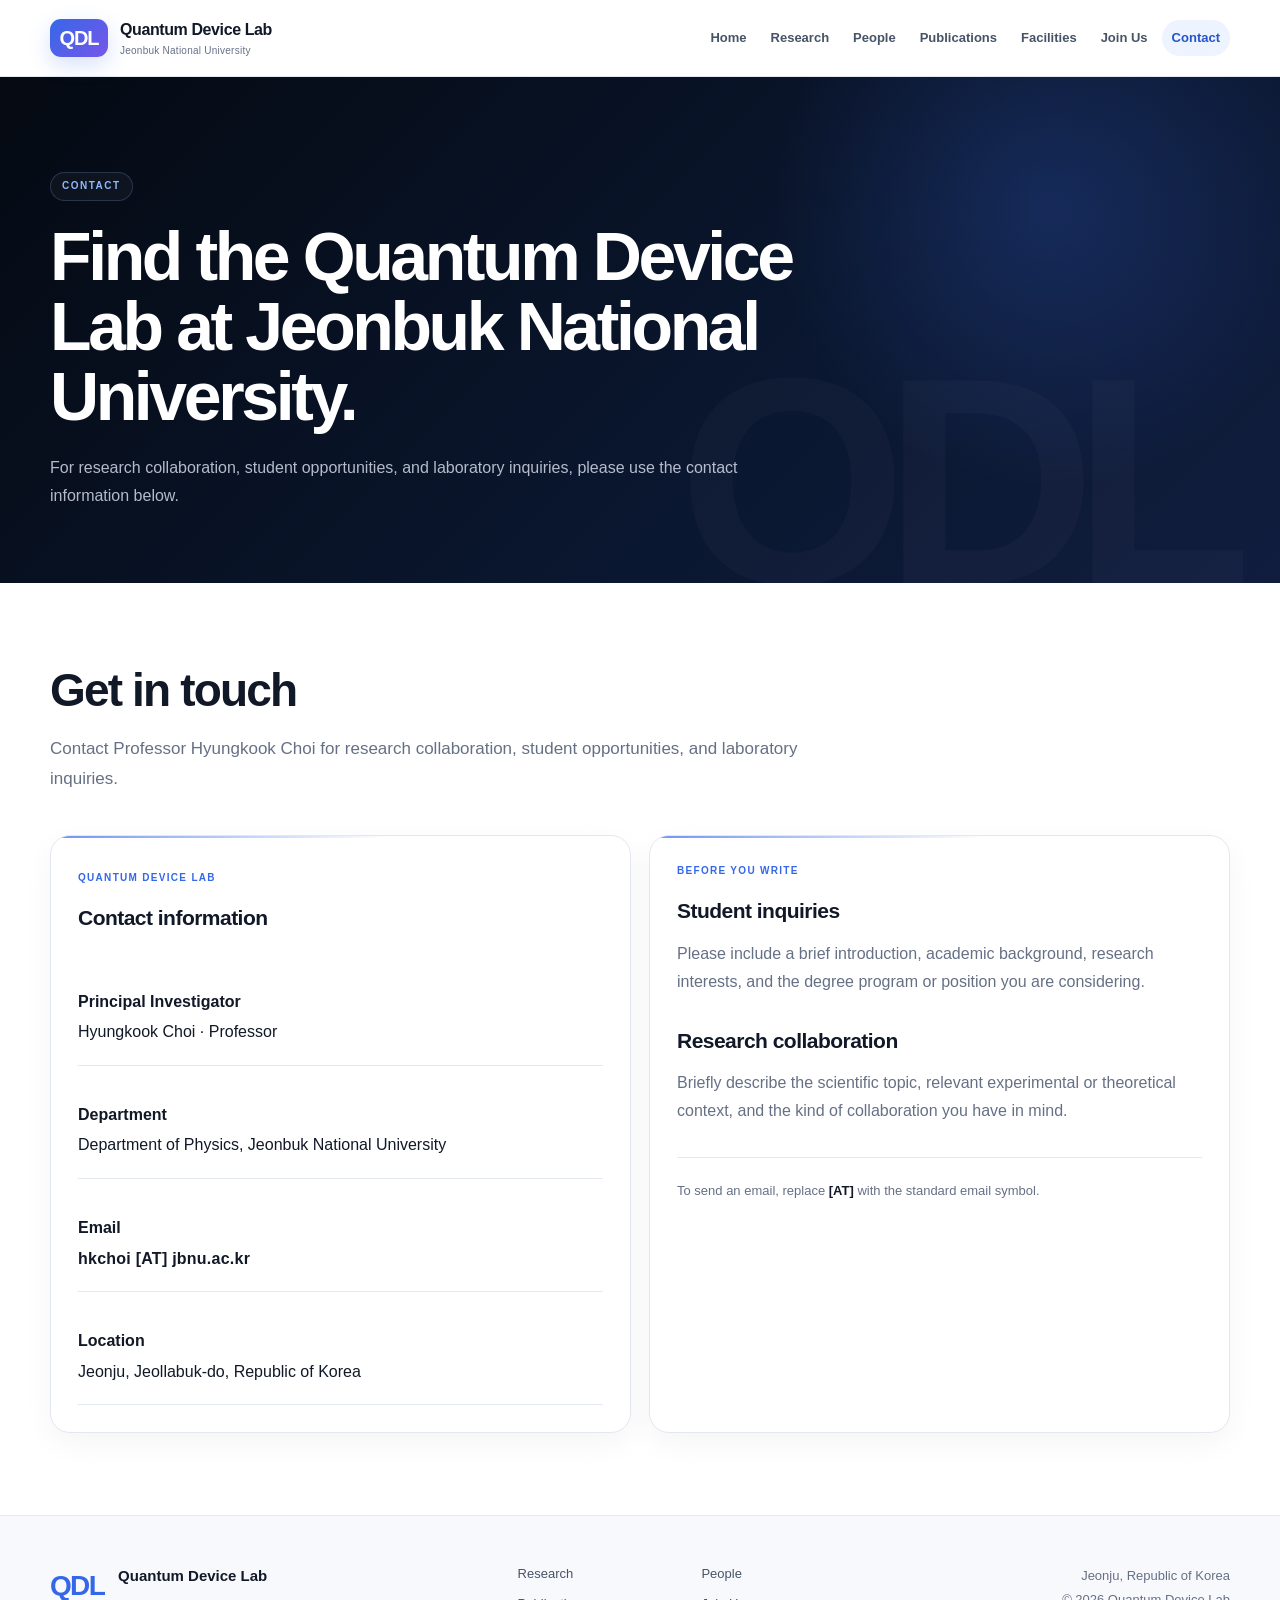
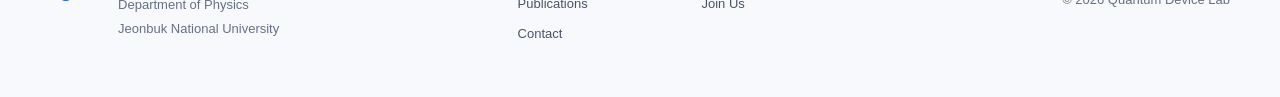
==== commit cb71e947: "Refresh site visual design" ====
--- a/contact.html
+++ b/contact.html
@@ -1 +1 @@
-<!DOCTYPE html><html lang="en"><head><meta charset="UTF-8"><meta name="viewport" content="width=device-width,initial-scale=1"><title>Contact | Quantum Device Lab</title><link rel="stylesheet" href="style.css?v=5"><link rel="stylesheet" href="pages.css?v=6"></head><body><header class="site-header"><div class="container nav-wrap"><a class="brand" href="index.html"><span class="brand-mark">QDL</span><span class="brand-copy"><span class="brand-name">Quantum Device Lab</span><span class="brand-university">Jeonbuk National University</span></span></a><nav><a href="index.html">Home</a><a href="research.html">Research</a><a href="people.html">People</a><a href="publications.html">Publications</a><a href="facilities.html">Facilities</a><a href="join.html">Join Us</a><a class="active" href="contact.html">Contact</a></nav></div></header><main><section class="page-hero"><div class="container"><div class="section-label">Contact</div><h1>Find the Quantum Device Lab at Jeonbuk National University.</h1><p>For research collaboration, student opportunities, and laboratory inquiries, please use the contact information below.</p></div></section><section class="page-section"><div class="container"><h2 class="page-title">Get in touch</h2><p class="page-lead">Contact Professor Hyungkook Choi for research collaboration, student opportunities, and laboratory inquiries.</p><div class="content-grid contact-grid"><article class="content-card"><span class="tag">Quantum Device Lab</span><h3>Contact information</h3><div class="info-list"><div class="info-row"><strong>Principal Investigator</strong>Hyungkook Choi · Professor</div><div class="info-row"><strong>Department</strong>Department of Physics, Jeonbuk National University</div><div class="info-row"><strong>Email</strong><span class="contact-email">hkchoi [AT] jbnu.ac.kr</span></div><div class="info-row"><strong>Location</strong>Jeonju, Jeollabuk-do, Republic of Korea</div></div></article><article class="content-card contact-guide"><span class="tag">Before you write</span><h3>Student inquiries</h3><p>Please include a brief introduction, academic background, research interests, and the degree program or position you are considering.</p><h3>Research collaboration</h3><p>Briefly describe the scientific topic, relevant experimental or theoretical context, and the kind of collaboration you have in mind.</p><p class="contact-note">To send an email, replace <strong>[AT]</strong> with the standard email symbol.</p></article></div></div></section></main><footer><div class="container footer-grid"><div class="footer-brand"><div class="footer-mark">QDL</div><div><div class="footer-title">Quantum Device Lab</div><div class="footer-text">Department of Physics<br>Jeonbuk National University</div></div></div><div class="footer-links"><a href="research.html">Research</a><a href="people.html">People</a><a href="publications.html">Publications</a><a href="join.html">Join Us</a><a href="contact.html">Contact</a></div><div class="footer-right footer-text">Jeonju, Republic of Korea<br>© 2026 Quantum Device Lab</div></div></footer></body></html>
+<!DOCTYPE html><html lang="en"><head><meta charset="UTF-8"><meta name="viewport" content="width=device-width,initial-scale=1"><title>Contact | Quantum Device Lab</title><link rel="stylesheet" href="style.css?v=8"><link rel="stylesheet" href="pages.css?v=8"></head><body><header class="site-header"><div class="container nav-wrap"><a class="brand" href="index.html"><span class="brand-mark">QDL</span><span class="brand-copy"><span class="brand-name">Quantum Device Lab</span><span class="brand-university">Jeonbuk National University</span></span></a><nav><a href="index.html">Home</a><a href="research.html">Research</a><a href="people.html">People</a><a href="publications.html">Publications</a><a href="facilities.html">Facilities</a><a href="join.html">Join Us</a><a class="active" href="contact.html">Contact</a></nav></div></header><main><section class="page-hero"><div class="container"><div class="section-label">Contact</div><h1>Find the Quantum Device Lab at Jeonbuk National University.</h1><p>For research collaboration, student opportunities, and laboratory inquiries, please use the contact information below.</p></div></section><section class="page-section"><div class="container"><h2 class="page-title">Get in touch</h2><p class="page-lead">Contact Professor Hyungkook Choi for research collaboration, student opportunities, and laboratory inquiries.</p><div class="content-grid contact-grid"><article class="content-card"><span class="tag">Quantum Device Lab</span><h3>Contact information</h3><div class="info-list"><div class="info-row"><strong>Principal Investigator</strong>Hyungkook Choi · Professor</div><div class="info-row"><strong>Department</strong>Department of Physics, Jeonbuk National University</div><div class="info-row"><strong>Email</strong><span class="contact-email">hkchoi [AT] jbnu.ac.kr</span></div><div class="info-row"><strong>Location</strong>Jeonju, Jeollabuk-do, Republic of Korea</div></div></article><article class="content-card contact-guide"><span class="tag">Before you write</span><h3>Student inquiries</h3><p>Please include a brief introduction, academic background, research interests, and the degree program or position you are considering.</p><h3>Research collaboration</h3><p>Briefly describe the scientific topic, relevant experimental or theoretical context, and the kind of collaboration you have in mind.</p><p class="contact-note">To send an email, replace <strong>[AT]</strong> with the standard email symbol.</p></article></div></div></section></main><footer><div class="container footer-grid"><div class="footer-brand"><div class="footer-mark">QDL</div><div><div class="footer-title">Quantum Device Lab</div><div class="footer-text">Department of Physics<br>Jeonbuk National University</div></div></div><div class="footer-links"><a href="research.html">Research</a><a href="people.html">People</a><a href="publications.html">Publications</a><a href="join.html">Join Us</a><a href="contact.html">Contact</a></div><div class="footer-right footer-text">Jeonju, Republic of Korea<br>© 2026 Quantum Device Lab</div></div></footer></body></html>
--- a/style.css
+++ b/style.css
@@ -457,3 +457,156 @@
   .footer-grid { grid-template-columns:1fr; }
   .footer-links { grid-template-columns:1fr 1fr; }
 }
+
+/* Visual system refresh */
+:root {
+  --ink: #111827;
+  --ink-2: #172033;
+  --muted: #667085;
+  --line: #e3e8f1;
+  --soft: #f5f7fb;
+  --accent: #3568e8;
+  --accent-2: #7756e8;
+  --navy: #07101f;
+  --shadow-sm: 0 10px 30px rgba(15,23,42,.055);
+  --shadow-lg: 0 28px 70px rgba(7,16,31,.16);
+}
+
+body { background:#fff; }
+.container { width:min(calc(100% - 48px),var(--max-width)); }
+
+.site-header {
+  border-bottom:1px solid rgba(221,227,237,.82);
+  background:rgba(255,255,255,.88);
+  backdrop-filter:blur(22px) saturate(150%);
+}
+.nav-wrap { min-height:76px; gap:24px; }
+.brand { gap:12px; }
+.brand-mark {
+  display:grid;
+  width:58px;
+  height:38px;
+  place-items:center;
+  border-radius:11px;
+  color:#fff;
+  background:linear-gradient(135deg,var(--accent),var(--accent-2));
+  -webkit-background-clip:border-box;
+  background-clip:border-box;
+  font-size:20px;
+  letter-spacing:-.055em;
+  box-shadow:0 8px 22px rgba(53,104,232,.2);
+}
+.brand-name { font-size:16px; }
+.brand-university { font-size:10px; letter-spacing:.025em; }
+nav { gap:4px; }
+nav a {
+  padding:8px 10px;
+  border-radius:999px;
+  font-size:13px;
+  font-weight:620;
+  transition:color .2s ease,background .2s ease;
+}
+nav a::after { display:none; }
+nav a:hover { color:var(--ink); background:#f2f5fa; }
+nav a.active { color:#2455cc; background:#edf3ff; }
+
+.hero {
+  min-height:650px;
+  background:
+    radial-gradient(circle at 76% 27%,rgba(66,116,255,.24),transparent 26%),
+    radial-gradient(circle at 88% 72%,rgba(126,84,232,.15),transparent 27%),
+    linear-gradient(135deg,#050a12 0%,#081326 54%,#101b38 100%);
+}
+.hero::before { background-size:54px 54px; opacity:.75; }
+.hero-grid { grid-template-columns:1.06fr .94fr; gap:64px; padding:88px 0 62px; }
+.hero-kicker {
+  display:inline-flex;
+  align-items:center;
+  min-height:30px;
+  padding:0 12px;
+  margin-bottom:24px;
+  border:1px solid rgba(143,184,255,.2);
+  border-radius:999px;
+  background:rgba(255,255,255,.035);
+  font-size:10px;
+}
+.hero h1 { font-size:clamp(46px,5.8vw,76px); line-height:1.025; }
+.hero-description { margin-top:26px; max-width:650px; font-size:17px; }
+.hero-actions { margin-top:34px; }
+.button { min-height:46px; padding:0 19px; box-shadow:0 8px 20px rgba(0,0,0,.08); }
+.button-primary:hover { background:#eef3ff; }
+.device-visual {
+  height:410px;
+  border-radius:28px;
+  background:
+    radial-gradient(circle at 50% 50%,rgba(77,136,255,.26),transparent 20%),
+    linear-gradient(145deg,rgba(255,255,255,.06),rgba(255,255,255,.012));
+  box-shadow:inset 0 1px 0 rgba(255,255,255,.08),var(--shadow-lg);
+}
+.hero-foot { padding-bottom:24px; }
+
+.research { padding:94px 0 104px; }
+.section-intro { gap:72px; margin-bottom:48px; }
+.section-intro h2,.lab-focus h2 { font-size:clamp(34px,4vw,54px); }
+.research-grid { gap:18px; }
+.research-card {
+  min-height:310px;
+  padding:25px 27px 27px;
+  border-radius:24px;
+  box-shadow:var(--shadow-sm);
+}
+.research-card > a { left:27px; bottom:25px; }
+.placeholder-card { min-height:300px; }
+.placeholder-visual {
+  position:relative;
+  width:100%;
+  height:92px;
+  margin:30px 0 24px;
+  border:1px solid #e7ebf4;
+  border-radius:16px;
+  background:
+    linear-gradient(90deg,transparent 49.5%,rgba(53,104,232,.08) 50%,transparent 50.5%),
+    linear-gradient(transparent 49.5%,rgba(53,104,232,.08) 50%,transparent 50.5%),
+    linear-gradient(135deg,#f8faff,#f1f4fb);
+  overflow:hidden;
+}
+.placeholder-visual::before,.placeholder-visual::after {
+  content:"";
+  position:absolute;
+  border:1px solid rgba(53,104,232,.22);
+  border-radius:50%;
+}
+.placeholder-visual::before { width:72px; height:72px; left:calc(50% - 36px); top:9px; }
+.placeholder-visual::after { width:36px; height:36px; left:calc(50% - 18px); top:27px; }
+.placeholder-status {
+  display:inline-flex;
+  align-items:center;
+  gap:7px;
+  color:#67738a;
+  font-size:12px;
+  font-weight:650;
+}
+.placeholder-status::before { content:""; width:6px; height:6px; border-radius:50%; background:#9cb5f4; }
+
+.lab-focus { padding:92px 0; }
+footer { padding:48px 0 52px; background:#f8f9fc; }
+
+@media (max-width:1080px) {
+  .nav-wrap { align-items:flex-start; padding:16px 0; flex-direction:column; }
+  nav { width:100%; overflow-x:auto; padding-bottom:2px; flex-wrap:nowrap; scrollbar-width:none; }
+  nav::-webkit-scrollbar { display:none; }
+  nav a { flex:0 0 auto; }
+}
+@media (max-width:720px) {
+  .container { width:min(calc(100% - 32px),var(--max-width)); }
+  .nav-wrap { gap:13px; }
+  .brand-mark { width:52px; height:34px; font-size:18px; }
+  .brand-name { font-size:15px; }
+  nav { margin:0 -3px; }
+  nav a { padding:7px 9px; font-size:12px; }
+  .hero-grid { padding:64px 0 50px; }
+  .hero h1 { font-size:clamp(40px,12vw,54px); }
+  .device-visual { height:270px; }
+  .research { padding:72px 0 80px; }
+  .research-card,.placeholder-card { min-height:292px; }
+}
--- a/pages.css
+++ b/pages.css
@@ -8,3 +8,9 @@
 .publication-item:nth-child(1)::before{content:"2025"}.publication-item:nth-child(10)::before{content:"2024"}.publication-item:nth-child(11)::before{content:"2023"}.publication-item:nth-child(13)::before{content:"2022"}.publication-item:nth-child(14)::before{content:"2021"}.publication-item:nth-child(15)::before{content:"2020"}.publication-item:nth-child(21)::before{content:"2019"}.publication-item:nth-child(24)::before{content:"2018"}.publication-item:nth-child(26)::before{content:"2017"}.publication-item:nth-child(27)::before{content:"2016"}.publication-item:nth-child(29)::before{content:"2015"}.publication-item:nth-child(30)::before{content:"2014"}.publication-item:nth-child(32)::before{content:"2013"}.publication-item:nth-child(33)::before{content:"2012"}.publication-item:nth-child(34)::before{content:"2011"}.publication-item:nth-child(35)::before{content:"2009"}.publication-item:nth-child(37)::before{content:"2008"}.publication-item:nth-child(38)::before{content:"2007"}.publication-item:nth-child(45)::before{content:"2006"}.publication-item:nth-child(49)::before{content:"2005"}
 
 .info-list{display:grid;gap:16px;margin-top:34px}.info-row{padding:20px 0;border-bottom:1px solid var(--line)}.info-row strong{display:block;margin-bottom:5px}.cta-box{padding:48px;border-radius:26px;color:#fff;background:linear-gradient(135deg,#08111f,#142246)}.cta-box h2{font-size:clamp(32px,4vw,48px);letter-spacing:-.04em}.cta-box p{max-width:720px;margin:18px 0 26px;color:rgba(255,255,255,.74)}.contact-grid{align-items:start}.contact-email{color:var(--ink);font-weight:650;letter-spacing:.015em}.contact-guide{display:flex;flex-direction:column;min-height:100%}.contact-guide h3:not(:first-of-type){margin-top:28px}.contact-note{margin-top:32px;padding-top:22px;border-top:1px solid var(--line);font-size:13px}.contact-note strong{color:var(--ink)}@media(max-width:900px){.content-grid,.people-grid,.people-grid-single{grid-template-columns:1fr}.publication-item{grid-template-columns:1fr;gap:8px}.alumni-row{grid-template-columns:1fr;gap:6px}.page-hero{padding:90px 0 70px}.member-group{margin-top:56px}}
+
+/* Compact people layout: keep two rows of postdocs and students visible on desktop. */
+.people-grid{grid-template-columns:repeat(4,minmax(0,1fr));gap:18px}.people-grid-single{grid-template-columns:minmax(0,360px)}.person-card{padding:18px}.person-card-featured{padding:22px}.person-photo{margin-bottom:16px}.person-card h3{font-size:20px}.person-role{margin-bottom:8px}@media(max-width:1050px){.people-grid{grid-template-columns:repeat(3,minmax(0,1fr))}}@media(max-width:900px){.people-grid{grid-template-columns:repeat(3,minmax(0,1fr))}.people-grid-single{grid-template-columns:minmax(0,340px);justify-content:center}}@media(max-width:720px){.people-grid{grid-template-columns:repeat(2,minmax(0,1fr))}}@media(max-width:480px){.people-grid,.people-grid-single{grid-template-columns:minmax(0,300px);justify-content:center}}
+
+/* Interior page visual refresh */
+.page-hero{position:relative;overflow:hidden;padding:94px 0 72px;background:radial-gradient(circle at 82% 26%,rgba(69,119,255,.2),transparent 25%),linear-gradient(135deg,#050a12,#0a1730 62%,#101d3e)}.page-hero::after{content:"QDL";position:absolute;right:max(4vw,28px);bottom:-45px;color:rgba(255,255,255,.025);font-size:clamp(150px,23vw,330px);font-weight:850;letter-spacing:-.08em;line-height:1;pointer-events:none}.page-hero .container{position:relative;z-index:1}.page-hero .section-label{display:inline-flex;align-items:center;min-height:29px;padding:0 11px;margin-bottom:20px;border:1px solid rgba(143,184,255,.2);border-radius:999px;background:rgba(255,255,255,.035);font-size:10px}.page-hero h1{max-width:860px;font-size:clamp(42px,5.4vw,68px);line-height:1.035}.page-hero p{max-width:700px;margin-top:22px;font-size:16px}.page-section{padding:82px 0}.page-section.soft{background:#f5f7fb}.page-title{font-size:clamp(30px,3.8vw,46px)}.content-grid{gap:18px;margin-top:40px}.content-card{position:relative;padding:27px;border-color:#e2e7f0;border-radius:20px;box-shadow:0 10px 30px rgba(15,23,42,.045);overflow:hidden}.content-card::before{content:"";position:absolute;left:0;top:0;width:100%;height:2px;background:linear-gradient(90deg,var(--accent),transparent 58%);opacity:.72}.content-card h3{font-size:21px}.tag{margin-bottom:15px;font-size:10px}.member-group{margin-top:60px}.member-group-heading{margin-bottom:22px}.publication-item{border-radius:16px;box-shadow:0 8px 24px rgba(15,23,42,.035)}.cta-box{position:relative;overflow:hidden;padding:44px;border:1px solid rgba(255,255,255,.08);background:radial-gradient(circle at 84% 20%,rgba(73,121,255,.22),transparent 27%),linear-gradient(135deg,#07101f,#132348);box-shadow:var(--shadow-lg)}.cta-box::after{content:"";position:absolute;right:-45px;bottom:-70px;width:220px;height:220px;border:1px solid rgba(143,184,255,.13);border-radius:50%}.placeholder-grid .content-card{min-height:250px;display:flex;flex-direction:column}.placeholder-grid .placeholder-visual{height:76px;margin:20px 0}.placeholder-grid .placeholder-status{margin-top:auto;padding-top:20px}@media(max-width:900px){.page-hero{padding:76px 0 60px}.page-section{padding:70px 0}.content-card{padding:24px}}@media(max-width:600px){.page-hero h1{font-size:clamp(38px,11vw,52px)}.page-hero p{font-size:15px}.cta-box{padding:30px 25px}.content-grid{margin-top:32px}}
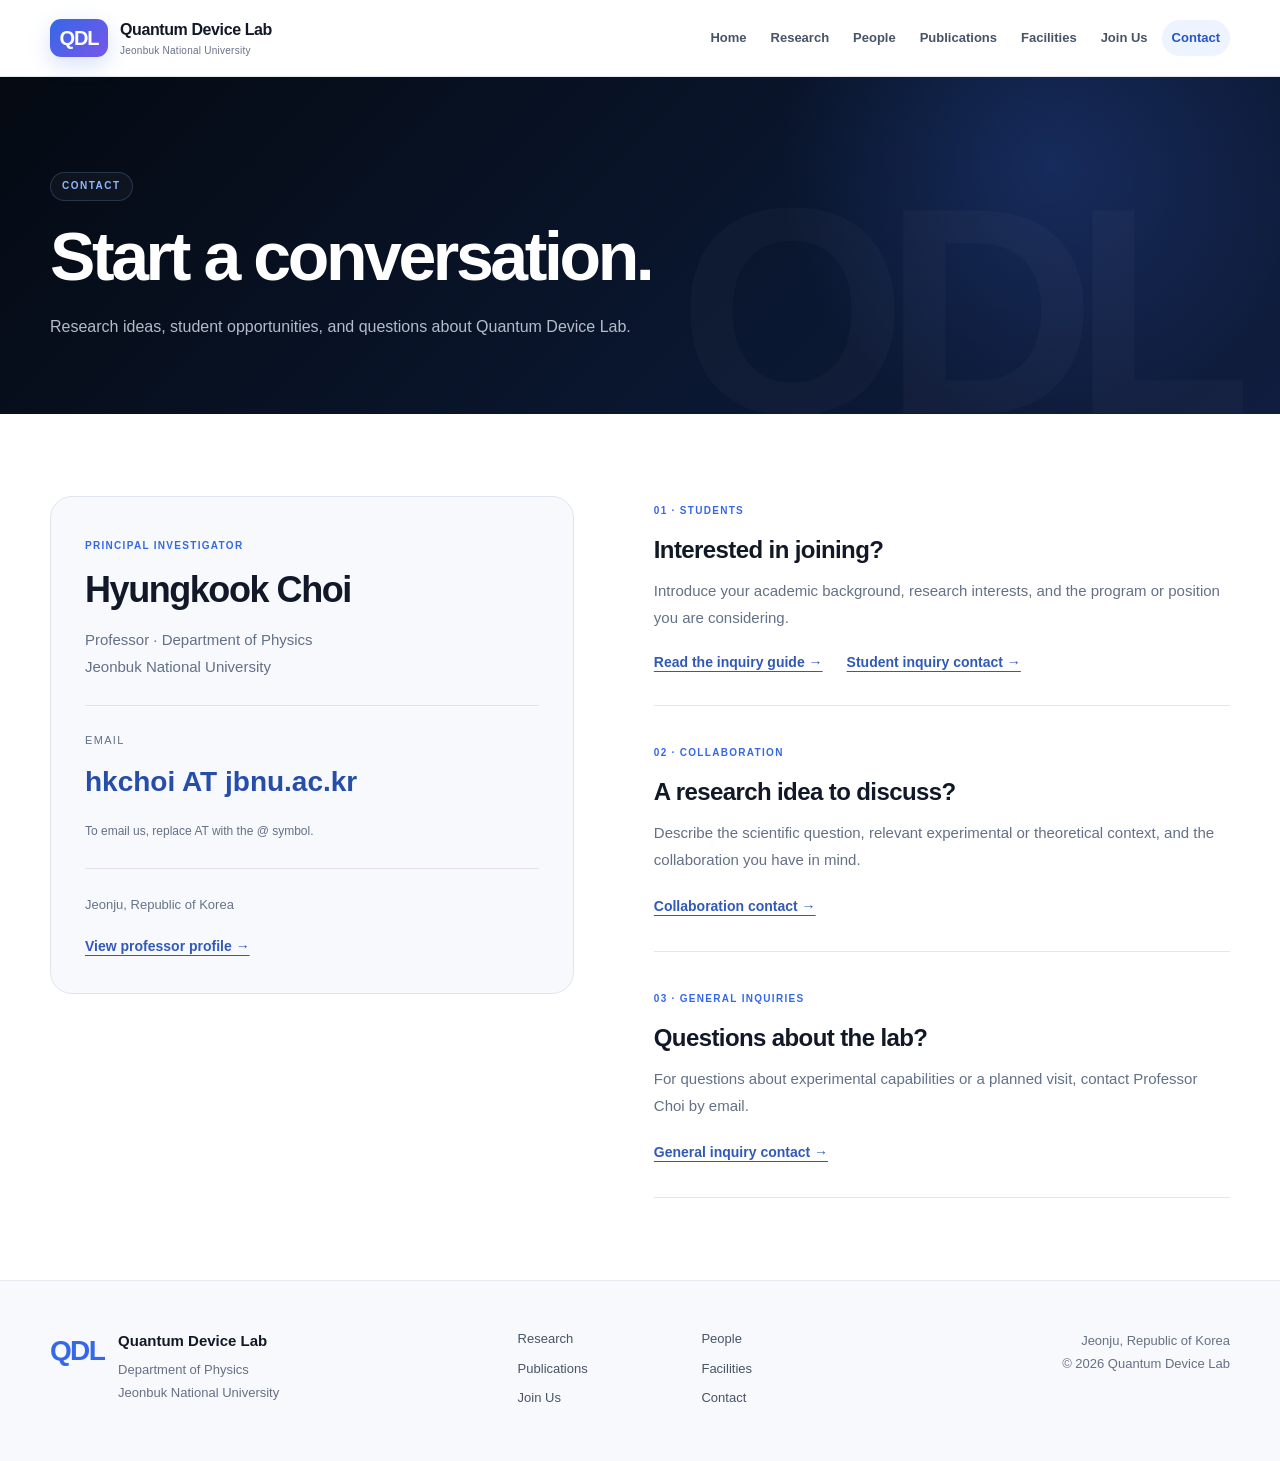
==== commit d9bd8dc1: "Complete QDL website: focused home, text-only research, updated alumni and protected contact display" ====
--- a/contact.html
+++ b/contact.html
@@ -1 +1,18 @@
-<!DOCTYPE html><html lang="en"><head><meta charset="UTF-8"><meta name="viewport" content="width=device-width,initial-scale=1"><title>Contact | Quantum Device Lab</title><link rel="stylesheet" href="style.css?v=8"><link rel="stylesheet" href="pages.css?v=8"></head><body><header class="site-header"><div class="container nav-wrap"><a class="brand" href="index.html"><span class="brand-mark">QDL</span><span class="brand-copy"><span class="brand-name">Quantum Device Lab</span><span class="brand-university">Jeonbuk National University</span></span></a><nav><a href="index.html">Home</a><a href="research.html">Research</a><a href="people.html">People</a><a href="publications.html">Publications</a><a href="facilities.html">Facilities</a><a href="join.html">Join Us</a><a class="active" href="contact.html">Contact</a></nav></div></header><main><section class="page-hero"><div class="container"><div class="section-label">Contact</div><h1>Find the Quantum Device Lab at Jeonbuk National University.</h1><p>For research collaboration, student opportunities, and laboratory inquiries, please use the contact information below.</p></div></section><section class="page-section"><div class="container"><h2 class="page-title">Get in touch</h2><p class="page-lead">Contact Professor Hyungkook Choi for research collaboration, student opportunities, and laboratory inquiries.</p><div class="content-grid contact-grid"><article class="content-card"><span class="tag">Quantum Device Lab</span><h3>Contact information</h3><div class="info-list"><div class="info-row"><strong>Principal Investigator</strong>Hyungkook Choi · Professor</div><div class="info-row"><strong>Department</strong>Department of Physics, Jeonbuk National University</div><div class="info-row"><strong>Email</strong><span class="contact-email">hkchoi [AT] jbnu.ac.kr</span></div><div class="info-row"><strong>Location</strong>Jeonju, Jeollabuk-do, Republic of Korea</div></div></article><article class="content-card contact-guide"><span class="tag">Before you write</span><h3>Student inquiries</h3><p>Please include a brief introduction, academic background, research interests, and the degree program or position you are considering.</p><h3>Research collaboration</h3><p>Briefly describe the scientific topic, relevant experimental or theoretical context, and the kind of collaboration you have in mind.</p><p class="contact-note">To send an email, replace <strong>[AT]</strong> with the standard email symbol.</p></article></div></div></section></main><footer><div class="container footer-grid"><div class="footer-brand"><div class="footer-mark">QDL</div><div><div class="footer-title">Quantum Device Lab</div><div class="footer-text">Department of Physics<br>Jeonbuk National University</div></div></div><div class="footer-links"><a href="research.html">Research</a><a href="people.html">People</a><a href="publications.html">Publications</a><a href="join.html">Join Us</a><a href="contact.html">Contact</a></div><div class="footer-right footer-text">Jeonju, Republic of Korea<br>© 2026 Quantum Device Lab</div></div></footer></body></html>
+<!DOCTYPE html><html lang="en"><head><meta charset="UTF-8"><meta name="viewport" content="width=device-width,initial-scale=1"><title>Contact | Quantum Device Lab</title><link rel="stylesheet" href="style.css?v=20261028"><link rel="stylesheet" href="pages.css?v=20261028"><meta name="description" content="Contact Professor Hyungkook Choi at Quantum Device Lab, Department of Physics, Jeonbuk National University, Jeonju, Korea.">
+<link rel="canonical" href="https://2hkchoi.github.io/quantum-device-lab/contact.html">
+<link rel="icon" href="assets/favicon.svg" type="image/svg+xml">
+<meta name="theme-color" content="#07111f">
+<meta property="og:type" content="website">
+<meta property="og:site_name" content="Quantum Device Lab">
+<meta property="og:title" content="Contact | Quantum Device Lab">
+<meta property="og:description" content="Contact Professor Hyungkook Choi at Quantum Device Lab, Department of Physics, Jeonbuk National University, Jeonju, Korea.">
+<meta property="og:url" content="https://2hkchoi.github.io/quantum-device-lab/contact.html">
+<link rel="stylesheet" href="enhancements.css?v=4">
+<script src="site.js?v=4" defer></script>
+</head><body>
+<a class="skip-link" href="#main-content">Skip to content</a><header class="site-header"><div class="container nav-wrap"><a class="brand" href="index.html" aria-label="Quantum Device Lab home"><span class="brand-mark">QDL</span><span class="brand-copy"><span class="brand-name">Quantum Device Lab</span><span class="brand-university">Jeonbuk National University</span></span></a><button class="menu-toggle" type="button" aria-expanded="false" aria-controls="main-navigation" hidden>Menu <span aria-hidden="true">☰</span></button>
+<nav id="main-navigation" aria-label="Main navigation"><a href="index.html">Home</a><a href="research.html">Research</a><a href="people.html">People</a><a href="publications.html">Publications</a><a href="facilities.html">Facilities</a><a href="join.html">Join Us</a><a class="active" aria-current="page" href="contact.html">Contact</a></nav></div></header><main id="main-content" tabindex="-1">
+<section class="page-hero"><div class="container"><div class="section-label">Contact</div><h1>Start a conversation.</h1><p>Research ideas, student opportunities, and questions about Quantum Device Lab.</p></div></section>
+<section class="page-section"><div class="container contact-layout"><article class="contact-primary"><span class="tag">Principal investigator</span><h2>Hyungkook Choi</h2><p class="contact-role">Professor · Department of Physics<br>Jeonbuk National University</p><div class="email-panel" id="email-contact"><span>Email</span><span class="contact-email">hkchoi AT jbnu.ac.kr</span><p class="email-instruction">To email us, replace AT with the @ symbol.</p></div><p class="section-note">Jeonju, Republic of Korea</p><a class="text-action" href="people.html#professor-heading">View professor profile →</a></article><div class="inquiry-list"><article><span class="tag">01 · Students</span><h2>Interested in joining?</h2><p>Introduce your academic background, research interests, and the program or position you are considering.</p><div class="inline-actions"><a href="join.html">Read the inquiry guide →</a><a href="contact.html#email-contact">Student inquiry contact →</a></div></article><article><span class="tag">02 · Collaboration</span><h2>A research idea to discuss?</h2><p>Describe the scientific question, relevant experimental or theoretical context, and the collaboration you have in mind.</p><a class="text-action" href="contact.html#email-contact">Collaboration contact →</a></article><article><span class="tag">03 · General inquiries</span><h2>Questions about the lab?</h2><p>For questions about experimental capabilities or a planned visit, contact Professor Choi by email.</p><a class="text-action" href="contact.html#email-contact">General inquiry contact →</a></article></div></div></section>
+</main><footer><div class="container footer-grid"><div class="footer-brand"><div class="footer-mark">QDL</div><div><div class="footer-title">Quantum Device Lab</div><div class="footer-text">Department of Physics<br>Jeonbuk National University</div></div></div><div class="footer-links"><a href="research.html">Research</a><a href="people.html">People</a><a href="publications.html">Publications</a><a href="facilities.html">Facilities</a>
+<a href="join.html">Join Us</a><a href="contact.html">Contact</a></div><div class="footer-right footer-text">Jeonju, Republic of Korea<br>© 2026 Quantum Device Lab</div></div></footer></body></html>
--- a/style.css
+++ b/style.css
@@ -610,3 +610,38 @@
   .research { padding:72px 0 80px; }
   .research-card,.placeholder-card { min-height:292px; }
 }
+
+/* Research theme visual language */
+.theme-visual {
+  position:relative;
+  width:100%;
+  height:92px;
+  margin:24px 0 20px;
+  border:1px solid #e2e8f2;
+  border-radius:17px;
+  background:#f7f9fd;
+  overflow:hidden;
+  isolation:isolate;
+}
+.theme-visual::before,.theme-visual::after { content:""; position:absolute; pointer-events:none; }
+.theme-visual-interference {
+  background:radial-gradient(circle at 50% 50%,rgba(53,104,232,.14),transparent 18%),repeating-radial-gradient(circle at 50% 50%,transparent 0 14px,rgba(53,104,232,.11) 15px 16px),linear-gradient(135deg,#f9fbff,#eef3ff);
+}
+.theme-visual-interference::before { left:12%;right:12%;top:50%;height:1px;background:linear-gradient(90deg,transparent,#799bf0 18%,#785ce8 50%,#799bf0 82%,transparent); }
+.theme-visual-interference::after { width:9px;height:9px;left:calc(50% - 5px);top:calc(50% - 5px);border-radius:50%;background:#fff;box-shadow:0 0 0 5px rgba(53,104,232,.13),0 0 22px rgba(53,104,232,.48); }
+.theme-visual-entropy {
+  background:radial-gradient(circle at 28% 52%,rgba(53,104,232,.24) 0 5px,transparent 6px),radial-gradient(circle at 50% 36%,rgba(119,86,232,.26) 0 5px,transparent 6px),radial-gradient(circle at 72% 58%,rgba(53,104,232,.22) 0 5px,transparent 6px),linear-gradient(105deg,#f8fbff,#f2efff 52%,#f8fbff);
+}
+.theme-visual-entropy::before { left:28%;right:28%;top:48%;height:1px;background:linear-gradient(90deg,#9eb7ef,#8069e6,#9eb7ef);transform:rotate(-8deg); }
+.theme-visual-entropy::after { left:0;right:0;bottom:0;height:28%;background:linear-gradient(180deg,transparent,rgba(119,86,232,.08)); }
+.theme-visual-dynamics { background:radial-gradient(ellipse at 18% 100%,transparent 0 22%,rgba(53,104,232,.2) 22.5% 23.5%,transparent 24% 34%,rgba(119,86,232,.16) 34.5% 35.5%,transparent 36%),linear-gradient(135deg,#f8fbff,#eff4ff); }
+.theme-visual-dynamics::before { left:8%;right:8%;top:52%;height:2px;background:linear-gradient(90deg,#3568e8 0 5%,transparent 5% 12%,#8aa8ef 12% 34%,transparent 34% 42%,#7756e8 42% 68%,transparent 68% 76%,#8aa8ef 76% 100%);transform:skewY(-7deg);opacity:.75; }
+.theme-visual-dynamics::after { width:11px;height:11px;left:11%;bottom:13%;border-radius:50%;background:#3568e8;box-shadow:0 0 18px rgba(53,104,232,.5); }
+.theme-visual-measurement { background:linear-gradient(rgba(53,104,232,.07) 1px,transparent 1px),linear-gradient(90deg,rgba(53,104,232,.07) 1px,transparent 1px),linear-gradient(135deg,#f9fbff,#f1f4fb);background-size:18px 18px,18px 18px,auto; }
+.theme-visual-measurement::before { left:7%;right:7%;top:50%;height:22px;background:linear-gradient(90deg,transparent 0 8%,#3568e8 8% 24%,transparent 24% 32%,#7756e8 32% 39%,transparent 39% 56%,#3568e8 56% 74%,transparent 74%);clip-path:polygon(0 48%,8% 48%,12% 8%,17% 88%,22% 27%,27% 66%,32% 48%,43% 48%,47% 14%,52% 82%,57% 35%,62% 57%,68% 48%,100% 48%,100% 56%,68% 56%,62% 65%,57% 43%,52% 90%,47% 22%,43% 56%,32% 56%,27% 74%,22% 35%,17% 96%,12% 16%,8% 56%,0 56%);opacity:.82; }
+.theme-visual-measurement::after { width:34px;height:34px;right:9%;top:28px;border:1px solid rgba(119,86,232,.36);border-radius:9px;background:rgba(255,255,255,.55); }
+
+@media (max-width:720px) { .theme-visual { height:82px;margin:21px 0 18px; } }
+
+/* Let the home research cards grow with their summaries. */
+.research-card > a { position:static;display:inline-flex;align-items:center;gap:6px;margin-top:16px; }
--- a/pages.css
+++ b/pages.css
@@ -14,3 +14,26 @@
 
 /* Interior page visual refresh */
 .page-hero{position:relative;overflow:hidden;padding:94px 0 72px;background:radial-gradient(circle at 82% 26%,rgba(69,119,255,.2),transparent 25%),linear-gradient(135deg,#050a12,#0a1730 62%,#101d3e)}.page-hero::after{content:"QDL";position:absolute;right:max(4vw,28px);bottom:-45px;color:rgba(255,255,255,.025);font-size:clamp(150px,23vw,330px);font-weight:850;letter-spacing:-.08em;line-height:1;pointer-events:none}.page-hero .container{position:relative;z-index:1}.page-hero .section-label{display:inline-flex;align-items:center;min-height:29px;padding:0 11px;margin-bottom:20px;border:1px solid rgba(143,184,255,.2);border-radius:999px;background:rgba(255,255,255,.035);font-size:10px}.page-hero h1{max-width:860px;font-size:clamp(42px,5.4vw,68px);line-height:1.035}.page-hero p{max-width:700px;margin-top:22px;font-size:16px}.page-section{padding:82px 0}.page-section.soft{background:#f5f7fb}.page-title{font-size:clamp(30px,3.8vw,46px)}.content-grid{gap:18px;margin-top:40px}.content-card{position:relative;padding:27px;border-color:#e2e7f0;border-radius:20px;box-shadow:0 10px 30px rgba(15,23,42,.045);overflow:hidden}.content-card::before{content:"";position:absolute;left:0;top:0;width:100%;height:2px;background:linear-gradient(90deg,var(--accent),transparent 58%);opacity:.72}.content-card h3{font-size:21px}.tag{margin-bottom:15px;font-size:10px}.member-group{margin-top:60px}.member-group-heading{margin-bottom:22px}.publication-item{border-radius:16px;box-shadow:0 8px 24px rgba(15,23,42,.035)}.cta-box{position:relative;overflow:hidden;padding:44px;border:1px solid rgba(255,255,255,.08);background:radial-gradient(circle at 84% 20%,rgba(73,121,255,.22),transparent 27%),linear-gradient(135deg,#07101f,#132348);box-shadow:var(--shadow-lg)}.cta-box::after{content:"";position:absolute;right:-45px;bottom:-70px;width:220px;height:220px;border:1px solid rgba(143,184,255,.13);border-radius:50%}.placeholder-grid .content-card{min-height:250px;display:flex;flex-direction:column}.placeholder-grid .placeholder-visual{height:76px;margin:20px 0}.placeholder-grid .placeholder-status{margin-top:auto;padding-top:20px}@media(max-width:900px){.page-hero{padding:76px 0 60px}.page-section{padding:70px 0}.content-card{padding:24px}}@media(max-width:600px){.page-hero h1{font-size:clamp(38px,11vw,52px)}.page-hero p{font-size:15px}.cta-box{padding:30px 25px}.content-grid{margin-top:32px}}
+
+.publication-journal{font-style:italic}.publication-volume{color:#344054;font-weight:720}.publication-citation{font-weight:400}
+
+.people-grid-single{grid-template-columns:minmax(0,1000px);max-width:1000px}.person-card-featured{display:grid;grid-template-columns:minmax(240px,310px) 1fr;gap:34px;align-items:start;padding:24px}.person-card-featured .person-photo{margin:0}.professor-profile{padding:5px 4px}.professor-profile h3{font-size:30px;margin-bottom:5px}.professor-details{display:grid;grid-template-columns:1.45fr 1fr;gap:30px;margin-top:26px;padding-top:24px;border-top:1px solid var(--line)}.profile-label{margin-bottom:15px;color:var(--ink);font-size:11px;font-weight:800;letter-spacing:.11em;text-transform:uppercase}.profile-list{display:grid;gap:14px;list-style:none}.profile-list li{display:grid;gap:3px;color:#475467;font-size:13px;line-height:1.55}.profile-period{color:var(--accent);font-size:11px;font-weight:750;letter-spacing:.02em}@media(max-width:900px){.person-card-featured{grid-template-columns:minmax(220px,270px) 1fr;gap:26px}.professor-details{grid-template-columns:1fr;gap:24px}}@media(max-width:720px){.people-grid-single{width:100%;max-width:520px;margin:0 auto}.person-card-featured{grid-template-columns:1fr}.person-card-featured .person-photo{width:min(100%,300px)}.professor-profile{padding:0}.professor-profile h3{font-size:26px}}@media(max-width:480px){.people-grid-single{max-width:100%}}
+
+/* Research */
+.research-page-hero{min-height:540px;display:flex;align-items:center;background-image:linear-gradient(90deg,rgba(4,10,20,.98) 0%,rgba(5,12,25,.91) 38%,rgba(5,12,25,.42) 67%,rgba(5,12,25,.17) 100%),url("assets/research/research-hero.jpg");background-size:cover;background-position:center center}.research-page-hero::after{display:none}.research-page-hero .container{width:min(calc(100% - 48px),var(--max-width));margin:auto}.research-page-hero h1{max-width:800px;text-shadow:0 3px 28px rgba(0,0,0,.45)}.research-page-hero p{max-width:690px;color:rgba(239,244,255,.82);text-shadow:0 2px 18px rgba(0,0,0,.5)}
+.research-overview{background:#fff}.research-intro{display:grid;grid-template-columns:1fr 1fr;gap:72px;align-items:end}.research-intro .page-title{max-width:560px;margin-bottom:0}.research-theme-list{display:grid;gap:34px;margin-top:58px}.research-theme{scroll-margin-top:110px;display:grid;grid-template-columns:minmax(0,1.08fr) minmax(340px,.92fr);gap:54px;align-items:center;padding:46px;border:1px solid var(--line);border-radius:28px;background:#fff;box-shadow:0 18px 55px rgba(15,23,42,.06);overflow:hidden}.research-theme:nth-child(even) .research-theme-copy{order:2}.research-theme:nth-child(even) .research-theme-visual{order:1}.research-theme-copy{position:relative}.research-theme-number{position:absolute;right:0;top:-6px;color:#dbe4f5;font-size:62px;font-weight:820;letter-spacing:-.07em;line-height:1}.research-theme .tag{position:relative;margin-bottom:13px}.research-theme h2{position:relative;max-width:620px;margin-bottom:17px;font-size:clamp(29px,3vw,42px);line-height:1.08;letter-spacing:-.04em}.research-theme-copy>p{max-width:670px;color:#566176;font-size:15px;line-height:1.8}.research-question-list{display:grid;gap:9px;margin:22px 0 0;padding:0;list-style:none}.research-question-list li{position:relative;padding-left:19px;color:#344054;font-size:14px;line-height:1.62}.research-question-list li::before{content:"";position:absolute;left:0;top:.68em;width:7px;height:7px;border-radius:50%;background:linear-gradient(135deg,var(--accent),var(--accent-2));box-shadow:0 0 0 4px #edf2ff}.selected-work{display:grid;gap:7px;margin-top:25px;padding-top:20px;border-top:1px solid var(--line)}.selected-work>span{margin-bottom:2px;color:#8a95a8;font-size:9px;font-weight:800;letter-spacing:.13em;text-transform:uppercase}.selected-work p{color:#5f6b7d;font-size:12px;line-height:1.5}.selected-work i{color:#344054}.research-theme-visual{height:360px;margin:0;border:1px solid rgba(210,220,237,.78);border-radius:24px;box-shadow:inset 0 1px 0 rgba(255,255,255,.7),0 20px 50px rgba(53,104,232,.08)}.research-theme-visual::before,.research-theme-visual::after{z-index:-1}.research-theme-visual .visual-axis{position:absolute;left:12%;right:12%;top:50%;height:1px;background:linear-gradient(90deg,transparent,#668dea,#725ce1,transparent)}.research-theme-visual .axis-a{transform:rotate(31deg)}.research-theme-visual .axis-b{transform:rotate(-31deg)}.research-theme-visual .visual-node{position:absolute;width:13px;height:13px;border:3px solid #fff;border-radius:50%;background:#4c73e7;box-shadow:0 0 0 5px rgba(76,115,231,.13),0 0 24px rgba(76,115,231,.38)}.research-theme-visual .node-a{left:22%;top:36%}.research-theme-visual .node-b{right:22%;bottom:36%;background:#785ce3}.research-theme-visual .visual-dot{position:absolute;width:19px;height:19px;border:5px solid #fff;border-radius:50%;box-shadow:0 0 0 6px rgba(53,104,232,.12),0 12px 30px rgba(53,104,232,.22)}.research-theme-visual .dot-a{left:23%;top:51%;background:#3568e8}.research-theme-visual .dot-b{left:48%;top:30%;background:#7756e8}.research-theme-visual .dot-c{right:22%;top:57%;background:#557ce5}.research-theme-visual .visual-wave{position:absolute;left:14%;right:14%;bottom:19%;height:28px;border-top:2px solid rgba(119,86,232,.35);border-radius:50%}.research-theme-visual .visual-arc{position:absolute;left:10%;bottom:-25%;border:2px solid rgba(53,104,232,.25);border-radius:50%}.research-theme-visual .arc-a{width:200px;height:200px}.research-theme-visual .arc-b{width:290px;height:290px}.research-theme-visual .arc-c{width:380px;height:380px}.research-theme-visual .visual-source{position:absolute;left:9%;bottom:12%;width:17px;height:17px;border:4px solid #fff;border-radius:50%;background:#3568e8;box-shadow:0 0 0 7px rgba(53,104,232,.12),0 0 30px rgba(53,104,232,.48)}.research-theme-visual .signal-line{position:absolute;left:10%;right:10%;height:2px;background:linear-gradient(90deg,transparent,#3568e8,#7756e8,transparent)}.research-theme-visual .signal-a{top:38%;transform:rotate(-7deg)}.research-theme-visual .signal-b{top:61%;transform:rotate(7deg)}.research-theme-visual .signal-gate{position:absolute;top:25%;width:36px;height:50%;border:1px solid rgba(53,104,232,.3);border-radius:9px;background:rgba(255,255,255,.6);box-shadow:0 10px 28px rgba(53,104,232,.12)}.research-theme-visual .gate-a{left:28%}.research-theme-visual .gate-b{right:28%;border-color:rgba(119,86,232,.34)}.research-methods{border-top:1px solid var(--line)}.method-grid{display:grid;grid-template-columns:repeat(4,1fr);gap:17px;margin-top:42px}.method-card{min-height:230px;padding:26px;border:1px solid #dfe5ef;border-radius:20px;background:#fff;box-shadow:0 10px 30px rgba(15,23,42,.04)}.method-card>span{display:inline-flex;align-items:center;justify-content:center;width:31px;height:31px;margin-bottom:42px;border-radius:9px;color:#2d5ed6;background:#edf3ff;font-size:10px;font-weight:800}.method-card h3{margin-bottom:10px;font-size:19px;letter-spacing:-.025em}.method-card p{color:var(--muted);font-size:13px;line-height:1.7}.research-cta{margin-top:32px}.research-button{color:#fff;background:linear-gradient(135deg,var(--accent),var(--accent-2));box-shadow:0 12px 28px rgba(53,104,232,.22)}.research-button span{margin-left:8px}
+@media(max-width:1050px){.research-theme{grid-template-columns:1.15fr .85fr;gap:36px;padding:38px}.research-theme-visual{height:320px}.method-grid{grid-template-columns:repeat(2,1fr)}}
+@media(max-width:820px){.research-page-hero{min-height:520px;background-position:64% center}.research-page-hero::before{content:"";position:absolute;inset:0;background:linear-gradient(90deg,rgba(4,10,20,.95),rgba(4,10,20,.78) 66%,rgba(4,10,20,.48));pointer-events:none}.research-intro{grid-template-columns:1fr;gap:20px}.research-theme{grid-template-columns:1fr;gap:28px}.research-theme:nth-child(even) .research-theme-copy,.research-theme:nth-child(even) .research-theme-visual{order:initial}.research-theme-visual{height:240px}.research-theme-number{font-size:52px}.method-card{min-height:210px}}
+@media(max-width:560px){.research-theme-list{gap:22px;margin-top:42px}.research-theme{gap:24px;padding:24px;border-radius:22px}.research-theme h2{padding-right:30px;font-size:29px}.research-theme-copy>p{font-size:14px}.research-theme-visual{height:190px;border-radius:18px}.research-theme-number{top:2px;font-size:42px}.selected-work p{font-size:11px}.method-grid{grid-template-columns:1fr}.method-card{min-height:auto}.method-card>span{margin-bottom:30px}}
+
+.research-theme-visual::before,.research-theme-visual::after{z-index:0}.research-theme-visual>span{z-index:1}
+
+/* Keep the professor biography to the right of the portrait at every viewport. */
+@media(max-width:720px){.people-grid-single{max-width:100%}.person-card-featured{grid-template-columns:minmax(108px,34%) minmax(0,1fr);gap:18px;padding:16px}.person-card-featured .person-photo{width:100%}.professor-profile h3{font-size:22px;line-height:1.15}.person-card-featured .person-role{font-size:11px;line-height:1.45}.professor-details{gap:22px;margin-top:18px;padding-top:17px}.profile-label{font-size:9px;letter-spacing:.08em}.profile-list{gap:12px}.profile-list li{font-size:11px;line-height:1.48}.profile-period{font-size:10px}}@media(max-width:420px){.person-card-featured{grid-template-columns:minmax(92px,31%) minmax(0,1fr);gap:14px;padding:14px}.professor-profile h3{font-size:20px}}
+
+
+/* Paper figures used in research themes */
+.research-paper-figure{display:block;width:100%;height:auto;min-width:0;margin:0;padding:0;background:#fff;overflow:hidden}
+.research-paper-figure img{display:block;width:100%;height:auto;max-width:100%;object-fit:contain;object-position:center}
+.research-paper-figure figcaption{padding:10px 14px 12px;color:#7b8494;font-size:10px;line-height:1.4;text-align:center}
+@media(max-width:560px){.research-paper-figure{height:auto}.research-paper-figure figcaption{padding:9px 10px 10px;font-size:9px}}
--- a/enhancements.css
+++ b/enhancements.css
@@ -0,0 +1,160 @@
+/* Shared finishing layer; retain the established QDL visual design. */
+[hidden] { display: none !important; }
+:focus-visible { outline: 3px solid #3568e8; outline-offset: 5px; }
+main:focus { outline: none; }
+[id] { scroll-margin-top: 110px; }
+.skip-link { position: fixed; top: 12px; left: 16px; z-index: 100; padding: 10px 18px; border-radius: 8px; background: #fff; color: #142246; transform: translateY(-160%); }
+.skip-link:focus { transform: translateY(0); }
+.menu-toggle { display: none; font: inherit; font-size: 13px; font-weight: 700; border: 1px solid #d5ddeb; border-radius: 10px; background: #f5f7fc; color: #142246; padding: 10px 12px; min-height: 44px; cursor: pointer; }
+.menu-toggle span { margin-left: 6px; }
+.publication-item > div, .content-card, .hero-copy { min-width: 0; }
+.publication-meta, .contact-email { overflow-wrap: anywhere; }
+@media (max-width: 1080px) {
+  .nav-wrap { flex-direction: row; flex-wrap: wrap; align-items: center; gap: 12px; }
+  .nav-ready .menu-toggle { display: inline-flex; align-items: center; }
+  .nav-wrap nav { width: 100%; flex-wrap: wrap; overflow: visible; margin: 0; gap: 6px; }
+  .nav-ready .nav-wrap nav { display: none; }
+  .nav-ready .nav-wrap nav.is-open { display: flex; padding: 8px 0; }
+  .nav-wrap nav a { min-height: 44px; display: inline-flex; align-items: center; padding: 10px 13px; font-size: 14px; }
+}
+@media (max-width: 600px) {
+  .page-hero h1 { font-size: clamp(34px, 9vw, 48px); overflow-wrap: break-word; }
+  .page-hero { padding: 60px 0; }
+  .page-section { padding: 56px 0; }
+  .cta-box { padding: 26px; }
+  .person-card-featured { grid-template-columns: 1fr; padding: 22px; }
+  .person-card-featured .person-photo { max-width: 240px; }
+  .profile-list li { font-size: 14px; }
+  .profile-period { font-size: 12px; }
+  .profile-label { font-size: 11px; }
+}
+@media (max-width: 360px) {
+  .brand { gap: 8px; }
+  .brand-name { font-size: 13px; }
+  .brand-university { font-size: 9px; }
+  .menu-toggle { padding: 8px; }
+}
+@media (prefers-reduced-motion: reduce) {
+  html { scroll-behavior: auto; }
+  *, *::before, *::after { animation: none !important; transition: none !important; }
+}
+
+/* Home and Research: clearer hierarchy within the original visual identity. */
+.hero-emphasis { color: #b4c5ff; }
+.home-page .hero { min-height: 620px; }
+.home-page .hero-grid { grid-template-columns: minmax(0,1.25fr) minmax(0,.85fr); gap: 52px; padding: 88px 0 64px; }
+.home-page .hero h1 { font-size: clamp(36px,4.4vw,60px); line-height: 1.1; letter-spacing: -.045em; }
+.home-page .hero-description { max-width: 610px; font-size: 17px; }
+.home-page .device-visual { height: 350px; }
+.home-page .research-card h3 { font-size: 26px; }
+.home-page .theme-visual-graphene { background: repeating-linear-gradient(60deg,transparent 0 24px,#d8e0f4 25px 26px,transparent 27px 50px),repeating-linear-gradient(-60deg,#f3f5fd 0 24px,#d8e0f4 25px 26px,transparent 27px 50px); }
+.home-invitation { padding: 74px 0; }
+.invitation-grid { display:flex; justify-content:space-between; align-items:center; gap:30px; }
+.home-invitation h2 { font-size:clamp(28px,3.2vw,42px); line-height:1.15; letter-spacing:-.035em; }
+.home-invitation p { margin-top:18px; color:var(--muted); max-width:580px; }
+.home-invitation .button { flex-shrink:0; }
+.research-page .research-page-hero { min-height:430px; }
+.research-page .research-page-hero h1 { max-width:820px; font-size:clamp(38px,5.2vw,68px); line-height:1.08; }
+.research-page .research-page-hero p { max-width:650px; }
+.research-jump { display:grid; grid-template-columns:repeat(2,minmax(0,1fr)); gap:12px; margin-top:36px; }
+.research-jump a { display:flex; align-items:center; gap:14px; padding:17px 20px; border:1px solid #e0e6ef; border-radius:12px; text-decoration:none; font-size:14px; font-weight:600; background:#f8f9fc; }
+.research-jump a:hover { background:#eef2ff; border-color:#afbee8; }
+.research-jump span { color:#5971be; font-size:12px; }
+.research-jump b { margin-left:auto; color:#5971be; }
+.research-page .research-theme { grid-template-columns:minmax(0,1.2fr) minmax(0,.8fr); gap:40px; padding:36px; align-items:start; box-shadow:0 8px 32px rgba(15,23,42,.035); }
+.research-page .research-theme-copy { min-width:0; }
+.research-page .research-theme-number { position:static; display:block; margin-bottom:18px; font-size:36px; color:#8195c6; }
+.research-page .research-theme h2 { font-size:clamp(28px,3vw,38px); padding-right:0; }
+.research-page .research-theme:nth-child(even) .research-theme-copy { order:0; }
+.research-page .research-theme:nth-child(even) .research-theme-visual { order:0; }
+.question-label { font-size:11px; text-transform:uppercase; letter-spacing:.12em; color:#566a9b; margin-top:24px; }
+.research-page .research-question-list { margin-top:12px; }
+.research-page .selected-work > span { color:#596780; font-size:10px; }
+.research-page .selected-work p { font-size:13px; line-height:1.65; }
+.research-diagram { align-self:center; margin:0; overflow:hidden; border:1px solid #e1e7f1; border-radius:18px; background:#f5f7fc; }
+.research-diagram img { display:block; width:100%; height:auto; }
+.research-diagram figcaption { padding:18px 20px; color:#5f6b7d; font-size:13px; line-height:1.65; border-top:1px solid #e1e7f1; background:#fff; }
+.research-diagram figcaption strong { color:#344054; }
+.research-diagram small { display:block; margin-top:12px; font-size:10px; color:#6b758a; }
+.research-page .research-paper-figure { align-self:center; }
+.research-page .research-paper-figure figcaption { font-size:12px; color:#596780; line-height:1.6; }
+@media(max-width:900px) {
+  .home-page .hero-grid { grid-template-columns:1fr; padding:60px 0 44px; gap:40px; }
+  .home-page .device-visual { width:100%; max-width:520px; height:280px; }
+  .research-page .research-theme { grid-template-columns:1fr; }
+  .research-diagram, .research-page .research-paper-figure { width:100%; max-width:540px; justify-self:center; }
+}
+@media(max-width:600px) {
+  .home-page .hero h1 { font-size:clamp(29px,7.7vw,46px); }
+  .home-page .hero-description { font-size:16px; }
+  .home-page .device-visual { height:230px; }
+  .research-jump { grid-template-columns:1fr; }
+  .research-jump a { padding:16px; font-size:13px; }
+  .research-page .research-theme { padding:24px; gap:26px; }
+  .research-page .research-page-hero { min-height:380px; }
+  .research-page .research-page-hero .container { width:calc(100% - 32px); }
+  .invitation-grid { align-items:flex-start; flex-direction:column; }
+}
+
+/* Front-page artwork and research platform summaries. */
+.home-page .hero-grid { grid-template-columns:minmax(0,1fr) minmax(0,1fr); gap:40px; }
+.home-page .hero h1 { font-size:clamp(34px,3.8vw,54px); }
+.home-hero-art { margin:0; align-self:center; min-width:0; }
+.home-hero-art img { display:block; width:100%; height:auto; border-radius:24px; border:1px solid rgba(180,197,255,.16); box-shadow:0 24px 80px rgba(0,0,0,.28); }
+.home-hero-art figcaption { padding:14px 4px 0; color:#a5b1cb; font-size:11px; line-height:1.5; }
+.theme-platform { padding:14px 16px; margin:0 0 20px; border-left:3px solid #8da0d8; background:#f6f8fc; color:#344054; font-size:14px; font-weight:600; }
+.theme-platform > span { display:block; margin-bottom:5px; color:#637396; font-size:10px; text-transform:uppercase; letter-spacing:.12em; }
+.theme-platform small { display:block; margin-top:4px; color:#667085; font-size:12px; font-weight:400; }
+.research-status { display:block; width:fit-content; margin:0 0 14px; padding:3px 9px; border-radius:5px; background:#eeeafa; color:#6c549c; font-size:11px; }
+@media(max-width:900px) { .home-page .hero-grid { grid-template-columns:1fr; } .home-hero-art { max-width:680px; } }
+@media(max-width:600px) { .home-page .hero h1 { font-size:clamp(29px,7.7vw,46px); } .home-hero-art img { border-radius:16px; } }
+
+/* Supporting pages: opportunities, people, equipment, and contact. */
+.hero-inline-link { margin-top:26px; }
+.detail-list { display:grid; gap:10px; padding-left:20px; margin:22px 0 26px; color:#566176; font-size:14px; }
+.opportunity-card { display:flex; flex-direction:column; }
+.opportunity-card .text-action { margin-top:auto; }
+.text-action, .inline-actions a { display:inline-block; color:#3159b8; font-size:14px; font-weight:600; text-underline-offset:4px; }
+.steps-grid { display:grid; grid-template-columns:repeat(3,minmax(0,1fr)); gap:28px; list-style:none; margin-top:40px; }
+.steps-grid li { border-top:1px solid #d6deed; padding-top:22px; }
+.step-number { display:block; font-size:13px; color:#697fb6; margin-bottom:24px; }
+.steps-grid h3 { font-size:21px; letter-spacing:-.02em; margin-bottom:12px; }
+.steps-grid p { font-size:15px; line-height:1.8; color:#5f6b7d; }
+.section-note { font-size:13px; color:#677389; margin-top:26px; }
+.section-shortcuts { display:flex; flex-wrap:wrap; gap:10px; margin-top:28px; }
+.section-shortcuts a { padding:9px 16px; border:1px solid #dbe2ef; border-radius:30px; color:#405d9c; text-decoration:none; font-size:13px; min-height:44px; display:inline-flex; align-items:center; }
+.section-shortcuts a:hover { background:#edf2ff; }
+.professor-contact { display:flex; flex-wrap:wrap; gap:10px 20px; margin-top:18px; font-size:13px; color:#3159b8; overflow-wrap:anywhere; }
+.facility-shortcuts { margin-top:32px; }
+.equipment-purpose { padding:0 18px 22px; color:#637087; font-size:13px; line-height:1.65; }
+.contact-layout { display:grid; grid-template-columns:minmax(0,1fr) minmax(0,1.1fr); gap:80px; align-items:start; }
+.contact-primary { padding:34px; border:1px solid #dfe5ef; border-radius:22px; background:#f7f9fd; }
+.contact-primary h2 { font-size:36px; line-height:1.15; letter-spacing:-.04em; }
+.contact-role { color:#637087; margin-top:16px; line-height:1.8; font-size:15px; }
+.email-panel { padding:26px 0; margin-top:25px; border-top:1px solid #dce3ef; border-bottom:1px solid #dce3ef; }
+.email-panel > span { display:block; text-transform:uppercase; letter-spacing:.12em; font-size:11px; color:#637087; margin-bottom:10px; }
+.email-panel > .contact-email { display:block; color:#254da9; font-size:clamp(19px,2.3vw,28px); font-weight:650; text-underline-offset:6px; overflow-wrap:anywhere; }
+.contact-primary > .text-action { margin-top:20px; }
+.inquiry-list { display:grid; gap:32px; }
+.inquiry-list article { border-bottom:1px solid #e1e7f0; padding-bottom:32px; }
+.inquiry-list h2 { font-size:24px; line-height:1.3; letter-spacing:-.025em; margin-bottom:12px; }
+.inquiry-list p { color:#637087; font-size:15px; line-height:1.8; margin-bottom:20px; }
+.inline-actions { display:flex; gap:12px 24px; flex-wrap:wrap; }
+@media(max-width:900px) { .contact-layout { grid-template-columns:1fr; gap:40px; } .contact-primary { max-width:620px; } .steps-grid { gap:20px; } }
+@media(max-width:600px) { .steps-grid { grid-template-columns:1fr; gap:28px; } .step-number { margin-bottom:12px; } .contact-primary { padding:25px; } .contact-primary h2 { font-size:30px; } .footer-links a { min-height:44px; display:inline-flex; align-items:center; } }
+
+.email-instruction { margin-top:18px; font-size:12px; color:#637087; }
+.email-panel > .contact-email { text-transform:none; letter-spacing:normal; }
+
+/* Research: text-only editorial layout. */
+.research-page .research-page-hero { background-image:none; background-color:#0a1428; min-height:360px; }
+.research-page .research-page-hero::before { display:none; }
+.research-page .research-theme-list { gap:0; }
+.research-page .research-theme { display:block; padding:48px 0; border:0; border-top:1px solid #dce3ee; border-radius:0; box-shadow:none; background:transparent; overflow:visible; }
+.research-page .research-theme-copy { max-width:850px; margin:0 auto; }
+.research-page .research-theme-number { margin-bottom:12px; font-size:18px; color:#637cae; }
+.research-page .research-theme h2 { max-width:800px; font-size:clamp(28px,3.2vw,40px); }
+.research-page .research-theme-copy > p { max-width:none; font-size:16px; line-height:1.9; }
+.research-page .theme-platform { background:none; border-left:0; border-bottom:1px solid #e8ecf3; padding:0 0 18px; }
+.research-page .selected-work { margin-top:28px; }
+@media(max-width:600px) { .research-page .research-theme { padding:34px 0; } .research-page .research-theme-copy > p { font-size:15px; } .research-page .research-page-hero { min-height:320px; } }
